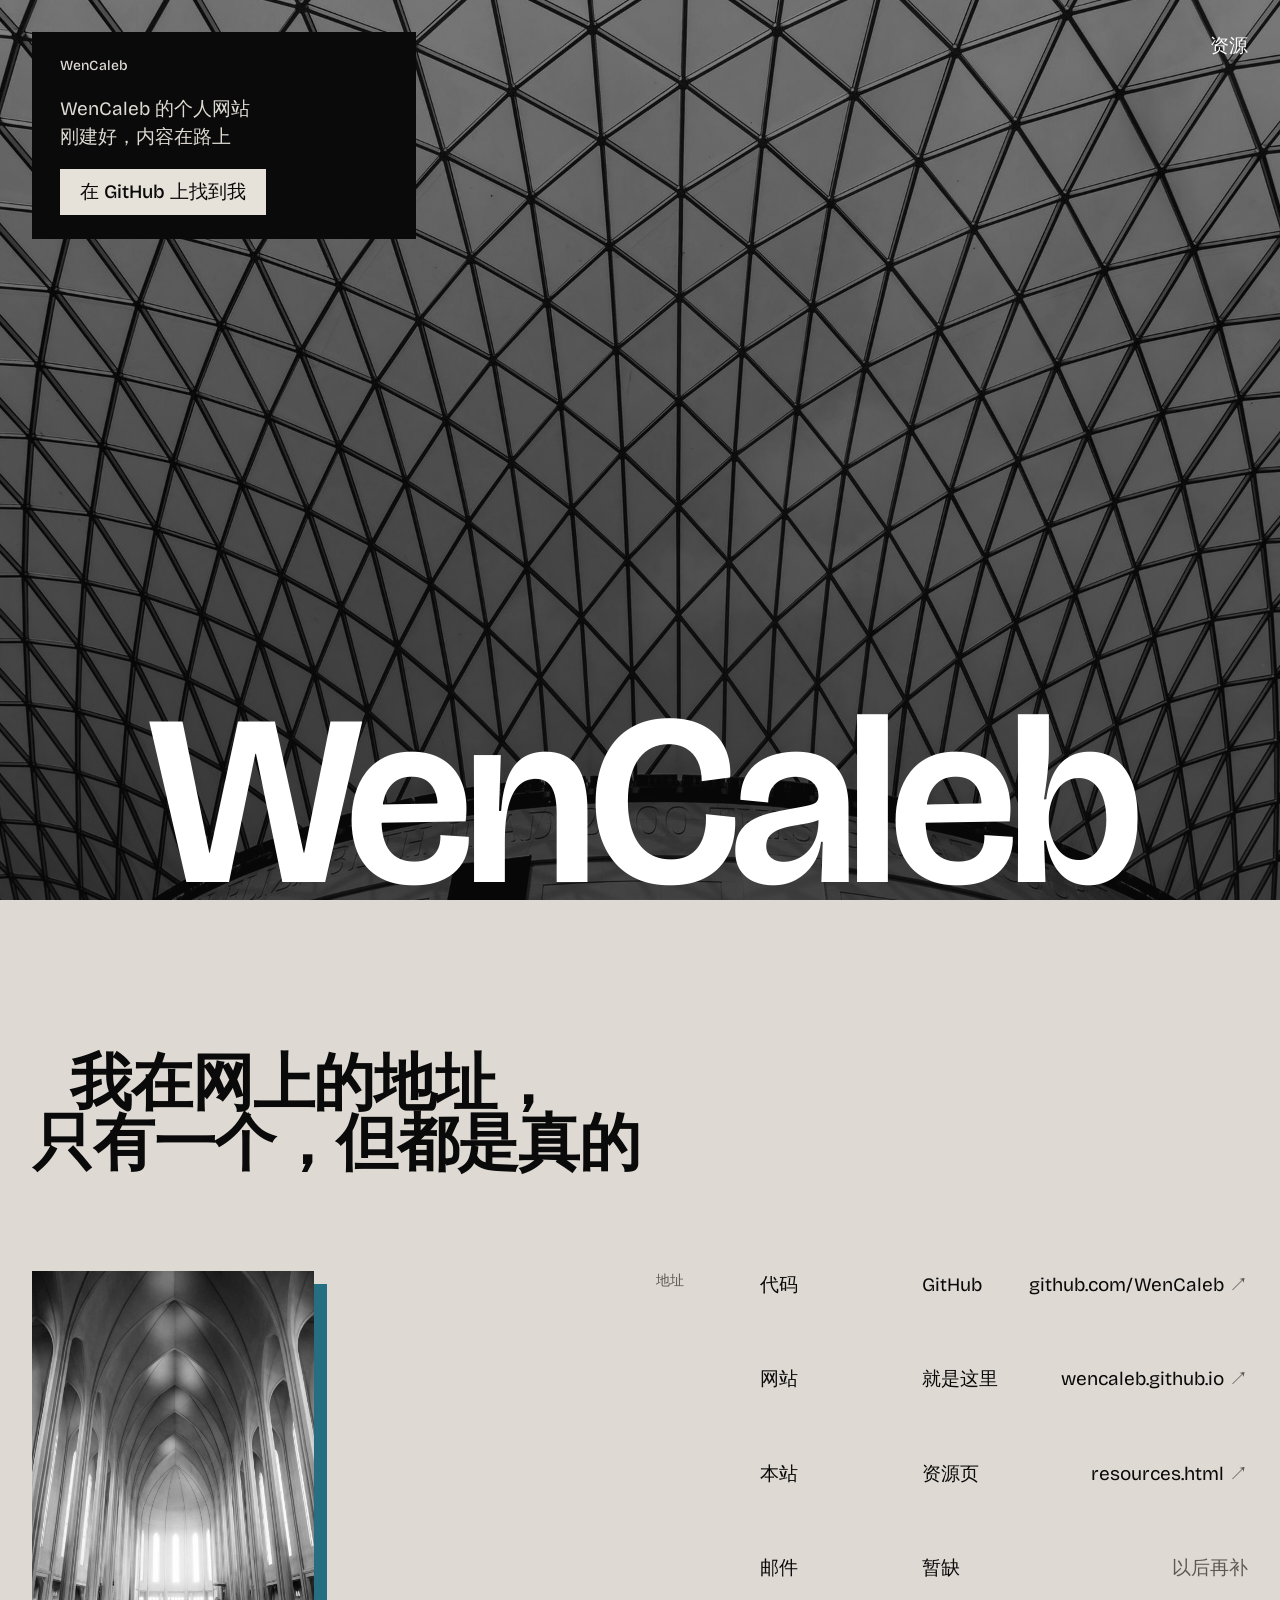
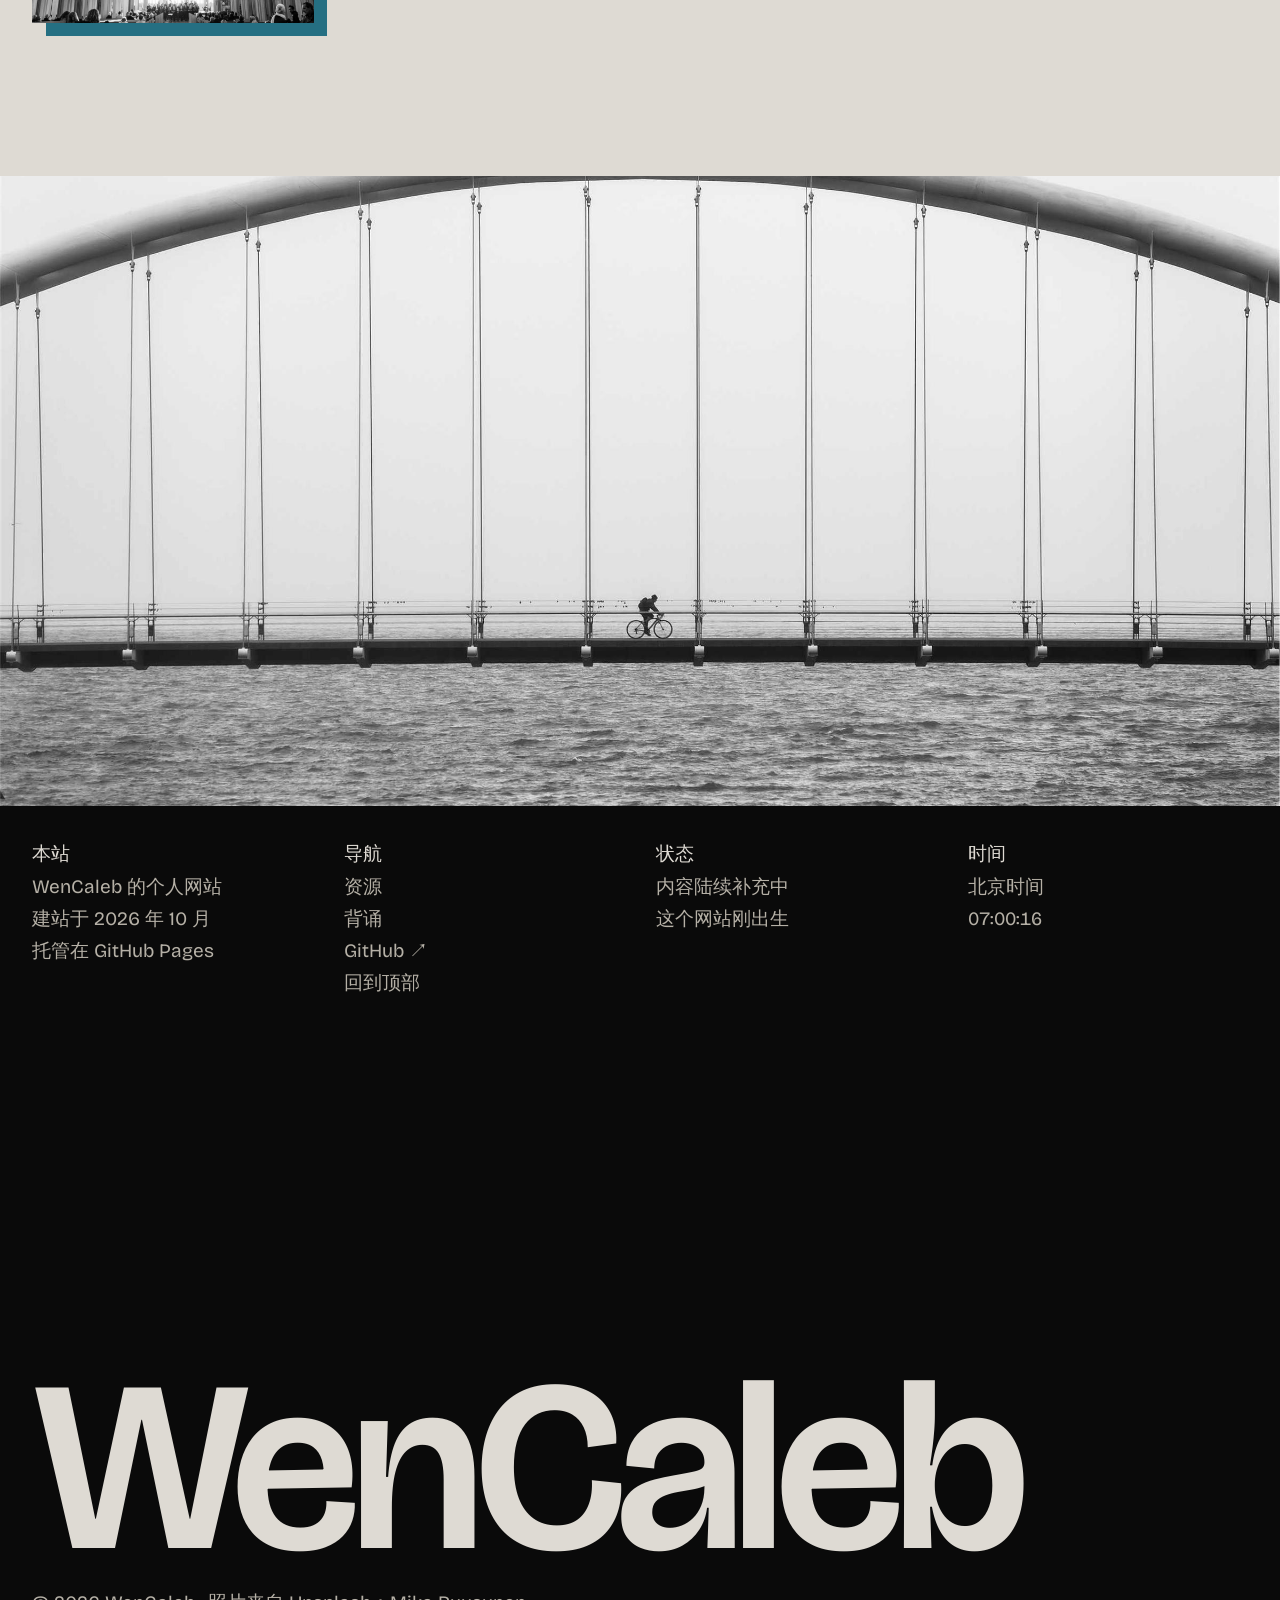
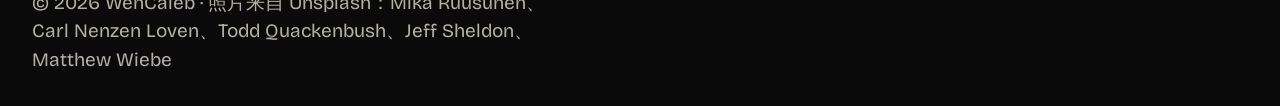
==== index.html @ 6f155d1c "Add recite section: scripture memorization list with build-time rendering (build.bat generates data." ====
<!DOCTYPE html>
<html lang="zh-CN">
<head>
  <meta charset="UTF-8">
  <meta name="viewport" content="width=device-width, initial-scale=1.0">
  <title>WenCaleb</title>
  <meta name="description" content="WenCaleb 的个人网站——刚建好，内容在路上。">
  <link rel="icon" href="data:image/svg+xml,%3Csvg xmlns='http://www.w3.org/2000/svg' viewBox='0 0 64 64'%3E%3Crect width='64' height='64' fill='%23dedad3'/%3E%3Ctext x='32' y='44' font-family='sans-serif' font-size='36' font-weight='600' text-anchor='middle' fill='%230a0a0a'%3EW%3C/text%3E%3C/svg%3E">
  <link rel="preconnect" href="https://fonts.googleapis.com">
  <link rel="preconnect" href="https://fonts.gstatic.com" crossorigin>
  <link href="https://fonts.googleapis.com/css2?family=Bricolage+Grotesque:wght@400;500;600&display=swap" rel="stylesheet">
  <style>
    :root {
      --bg: #dedad3;
      --surface: #d3cec6;
      --ink: #0a0a0a;
      --muted: #5c5852;
      --accent: #256f82;
      --accent-ink: #ffffff;
      --on-dark: #dedad3;
      --on-dark-muted: #b5b0a6;

      --font-display: "Bricolage Grotesque", -apple-system, BlinkMacSystemFont, "PingFang SC", "Noto Sans SC", "Microsoft YaHei", sans-serif;
      --font-text: "Bricolage Grotesque", -apple-system, BlinkMacSystemFont, "PingFang SC", "Noto Sans SC", "Microsoft YaHei", sans-serif;

      --step-small: clamp(0.8125rem, 0.79rem + 0.1vw, 0.875rem);
      --step-body: clamp(1.0625rem, 1rem + 0.25vw, 1.1875rem);
      --step-lead: clamp(1.25rem, 1.1rem + 0.7vw, 1.625rem);
      --step-head: clamp(2rem, 1.3rem + 3.2vw, 4rem);
      --step-display: clamp(9.375rem, 19vw, 18.125rem);

      --margin: 2rem;
      --gutter: 2rem;
      --section: clamp(5rem, 12vw, 13rem);
      --radius: 0px;

      --ease-out: cubic-bezier(0.22, 1, 0.36, 1);
      --t-press: 140ms;
      --t-hover: 180ms;
      --t-reveal: 750ms;
    }

    *, *::before, *::after { box-sizing: border-box; }
    html { -webkit-text-size-adjust: 100%; text-size-adjust: 100%; }
    body {
      margin: 0;
      background: var(--ink);
      color: var(--ink);
      font-family: var(--font-text);
      font-size: var(--step-body);
      line-height: 1.5;
      font-kerning: normal;
      -webkit-font-smoothing: antialiased;
      text-rendering: optimizeLegibility;
    }
    h1, h2, h3, p, figure, ul, li { margin: 0; }
    ul { padding: 0; list-style: none; }
    img { display: block; max-width: 100%; }
    a { color: inherit; }
    ::selection { background: var(--accent); color: var(--accent-ink); }
    :focus-visible { outline: 2px solid var(--accent); outline-offset: 3px; }
    .nums { font-variant-numeric: tabular-nums; }
    .sr-only { position: absolute; width: 1px; height: 1px; overflow: hidden; clip-path: inset(50%); white-space: nowrap; }

    .skip {
      position: absolute; left: 1rem; top: -4rem; z-index: 10;
      background: var(--bg); color: var(--ink);
      padding: 0.6rem 1rem; font-size: var(--step-body); text-decoration: none;
      transition: top var(--t-hover) var(--ease-out);
    }
    .skip:focus { top: 1rem; }

    /* ---------- hero ---------- */
    .hero {
      position: relative; z-index: 1;
      min-height: 100svh;
      display: flex; flex-direction: column; justify-content: space-between;
      color: #ffffff;
      overflow: hidden;
      background: var(--ink);
    }
    .hero-media { position: absolute; inset: 0; }
    .hero-img {
      position: absolute; inset: 0;
      width: 100%; height: 100%;
      object-fit: cover;
      filter: grayscale(1) contrast(1.05);
      opacity: 0;
      transition: opacity 1.6s ease;
    }
    .hero-img.is-active { opacity: 1; }
    .hero-scrim {
      position: absolute; inset: 0;
      background: linear-gradient(to top, rgba(10, 10, 10, 0.72) 0%, rgba(10, 10, 10, 0.5) 100%); /* taste-skill-ignore: neutral scrim over photo, the one sanctioned exception */
    }
    .hero-top { position: relative; padding: var(--margin); }
    .hero-nav {
      position: absolute; top: var(--margin); right: var(--margin);
      z-index: 2;
      display: flex; gap: 1.75rem;
      font-size: var(--step-body);
    }
    .hero-nav a { color: #ffffff; text-decoration: none; white-space: nowrap; }
    .hero-nav a:hover { text-decoration: underline; text-underline-offset: 0.25em; }
    .hero-card {
      display: grid;
      justify-items: start;
      gap: 1.15rem;
      background: var(--ink);
      color: var(--on-dark);
      padding: 1.5rem 1.75rem;
      max-width: min(24rem, 100%);
    }
    .hero-wordmark { font-size: var(--step-small); font-weight: 500; letter-spacing: 0.01em; }
    .hero-note {
      font-size: var(--step-body);
      line-height: 1.45;
      max-width: 20ch;
    }
    .hero-action {
      display: inline-flex; align-items: center;
      min-height: 2.9rem; padding: 0 1.25rem;
      background: #e6e2da; color: var(--ink);
      font-size: var(--step-body); font-weight: 500;
      text-decoration: none; white-space: nowrap;
      border-radius: var(--radius);
      transition: background-color var(--t-hover) ease, transform var(--t-press) var(--ease-out);
    }
    .hero-action:hover { background: #f2efe9; }
    .hero-action:active { transform: scale(0.97); }
    .hero-bottom { position: relative; padding: var(--margin); }
    .hero-name {
      font-family: var(--font-display);
      font-size: var(--step-display);
      font-weight: 600;
      line-height: 0.82;
      letter-spacing: -0.04em;
      text-align: center;
      white-space: nowrap;
      margin-bottom: -0.14em;
    }

    /* ---------- links section ---------- */
    .links {
      position: relative; z-index: 1;
      background: var(--bg);
      padding: var(--section) var(--margin);
    }
    .links-head {
      font-family: var(--font-display);
      font-size: var(--step-head);
      font-weight: 600;
      line-height: 0.98;
      letter-spacing: -0.02em;
      text-indent: 3vw;
    }
    .links-body {
      display: grid;
      grid-template-columns: repeat(12, minmax(0, 1fr));
      column-gap: var(--gutter);
      margin-top: 6rem;
    }
    .links-photo {
      grid-column: 1 / 5;
      grid-row: 1;
      align-self: end;
      position: relative;
      width: 22vw;
    }
    .links-photo .mat {
      position: absolute;
      top: 0.85rem; left: 0.85rem;
      width: 100%; height: 100%;
      background: var(--accent);
    }
    .links-photo img {
      position: relative;
      width: 100%; height: auto;
      filter: grayscale(1) contrast(1.05);
    }
    .links-naming {
      grid-column: 7 / 8;
      grid-row: 1;
      align-self: start;
      font-size: var(--step-small);
      color: var(--muted);
    }
    .links-table {
      grid-column: 8 / 13;
      grid-row: 1;
      display: grid;
      row-gap: 1.625rem;
    }
    .row {
      display: grid;
      grid-template-columns: 30% minmax(0, 1fr) auto;
      align-items: baseline;
      column-gap: 1rem;
      font-size: var(--step-body);
    }
    .row-value { text-align: right; text-decoration: none; white-space: nowrap; }
    .row-value .arrow { color: var(--muted); }
    a.row-value:hover { text-decoration: underline; text-underline-offset: 0.25em; }
    .row-value.is-muted { color: var(--muted); }

    /* ---------- photo band ---------- */
    .band {
      position: relative; z-index: 1;
      background: var(--bg);
      line-height: 0;
    }
    .band img {
      width: 100%;
      height: min(70svh, 52rem);
      object-fit: cover;
      object-position: center 60%;
      filter: grayscale(1) contrast(1.05);
    }

    /* ---------- footer ---------- */
    .footer {
      position: relative; z-index: 1;
      min-height: 100svh;
      background: var(--ink);
      color: var(--on-dark);
      display: grid;
      grid-template-rows: auto 1fr auto;
      padding: var(--margin);
    }
    .footer-cols {
      display: grid;
      grid-template-columns: repeat(4, minmax(0, 1fr));
      column-gap: 2rem;
      align-content: start;
    }
    .footer-cols li { font-size: var(--step-body); line-height: 1.7; }
    .footer-cols li + li { color: var(--on-dark-muted); }
    .footer-cols li.footer-cols-label { color: var(--on-dark); font-weight: 500; }
    .footer-cols a { text-decoration: none; }
    .footer-cols a:hover { text-decoration: underline; text-underline-offset: 0.25em; }
    .footer-clock { font-size: var(--step-body); }
    .footer-bottom { align-self: end; }
    .footer-wordmark {
      font-family: var(--font-display);
      font-size: clamp(4.5rem, 19vw, 18.75rem);
      font-weight: 600;
      line-height: 0.82;
      letter-spacing: -0.04em;
      white-space: nowrap;
      margin-bottom: 1.25rem;
    }
    .footer-legal {
      font-size: var(--step-body);
      color: var(--on-dark-muted);
      max-width: 44ch;
    }

    /* ---------- reveal motion ---------- */
    .js .reveal { opacity: 0; transform: translateY(24px); }
    .js .reveal.in {
      opacity: 1; transform: none;
      transition: opacity var(--t-reveal) var(--ease-out), transform var(--t-reveal) var(--ease-out);
    }
    .hero .reveal { transition-delay: 0ms; }
    .hero .hero-note.reveal { transition-delay: 90ms; }
    .hero .hero-action.reveal { transition-delay: 170ms; }
    .hero .hero-name.reveal { transition-delay: 250ms; }
    .links-body .reveal:nth-child(2) { transition-delay: 80ms; }
    .links-body .reveal:nth-child(3) { transition-delay: 150ms; }
    .links-body .reveal:nth-child(4) { transition-delay: 220ms; }
    .footer-cols .reveal:nth-child(2) { transition-delay: 80ms; }
    .footer-cols .reveal:nth-child(3) { transition-delay: 150ms; }
    .footer-cols .reveal:nth-child(4) { transition-delay: 220ms; }
    .footer-bottom .reveal:nth-child(2) { transition-delay: 120ms; }

    @media (prefers-reduced-motion: reduce) {
      .js .reveal { opacity: 1; transform: none; transition: none; }
      .hero-img { transition: none; }
      html { scroll-behavior: auto; }
    }

    /* ---------- phone ---------- */
    @media (max-width: 48em) {
      :root { --margin: 1.25rem; --gutter: 1.25rem; }
      .hero-name { font-size: 21vw; }
      .hero-card { padding: 1.25rem 1.4rem; gap: 1rem; margin-top: 3rem; }
      .hero-note { max-width: 16ch; }
      .hero-action { padding: 0 1rem; min-height: 2.6rem; }
      .links { padding-block: calc(var(--section) * 0.7); }
      .links-head { text-indent: 0; }
      .links-body { margin-top: 4rem; grid-template-columns: minmax(0, 1fr); row-gap: 3rem; }
      .links-photo { grid-column: 1; grid-row: 2; width: 60%; justify-self: end; }
      .links-naming { display: none; }
      .links-table { grid-column: 1; grid-row: 1; }
      .row { grid-template-columns: minmax(0, 1fr) auto; row-gap: 0.15rem; }
      .row-kind { grid-column: 1 / -1; }
      .row-place { grid-column: 1; }
      .row-value { grid-column: 2; }
      .band img { height: 56svh; }
      .footer-cols { grid-template-columns: repeat(2, minmax(0, 1fr)); row-gap: 2rem; }
      .footer-wordmark { font-size: 19vw; }
    }
  </style>
</head>
<body>
  <a class="skip" href="#links">跳到链接</a>

  <header class="hero" id="top">
    <div class="hero-media" aria-hidden="true">
      <img class="hero-img is-active" src="assets/hero-3.jpg" alt="">
      <img class="hero-img" src="assets/hero-1.jpg" alt="" loading="lazy">
      <img class="hero-img" src="assets/hero-2.jpg" alt="" loading="lazy">
    </div>
    <div class="hero-scrim" aria-hidden="true"></div>

    <nav class="hero-nav reveal" aria-label="站内导航">
      <a href="resources.html">资源</a>
    </nav>

    <div class="hero-top">
      <div class="hero-card">
        <span class="hero-wordmark reveal">WenCaleb</span>
        <p class="hero-note reveal">WenCaleb 的个人网站<br>刚建好，内容在路上</p>
        <a class="hero-action reveal" href="https://github.com/WenCaleb" target="_blank" rel="noopener">在 GitHub 上找到我</a>
      </div>
    </div>

    <div class="hero-bottom">
      <h1 class="hero-name reveal">WenCaleb</h1>
    </div>
  </header>

  <main>
    <section class="links" id="links">
      <h2 class="links-head reveal">我在网上的地址，<br>只有一个，但都是真的</h2>
      <div class="links-body">
        <figure class="links-photo reveal">
          <span class="mat" aria-hidden="true"></span>
          <img src="assets/insert-1.jpg" alt="一座教堂内部的拱顶与高窗" width="1000" height="1250" loading="lazy">
        </figure>
        <p class="links-naming reveal">地址</p>
        <ul class="links-table">
          <li class="row reveal">
            <span class="row-kind">代码</span>
            <span class="row-place">GitHub</span>
            <a class="row-value" href="https://github.com/WenCaleb" target="_blank" rel="noopener">github.com/WenCaleb<span class="arrow" aria-hidden="true"> ↗</span></a>
          </li>
          <li class="row reveal">
            <span class="row-kind">网站</span>
            <span class="row-place">就是这里</span>
            <a class="row-value" href="https://wencaleb.github.io">wencaleb.github.io<span class="arrow" aria-hidden="true"> ↗</span></a>
          </li>
          <li class="row reveal">
            <span class="row-kind">本站</span>
            <span class="row-place">资源页</span>
            <a class="row-value" href="resources.html">resources.html<span class="arrow" aria-hidden="true"> ↗</span></a>
          </li>
          <li class="row reveal">
            <span class="row-kind">邮件</span>
            <span class="row-place">暂缺</span>
            <span class="row-value is-muted">以后再补</span>
          </li>
        </ul>
      </div>
    </section>

    <section class="band" aria-hidden="true">
      <img src="assets/band-1.jpg" alt="" width="2400" height="1350" loading="lazy">
    </section>
  </main>

  <footer class="footer">
    <ul class="footer-cols">
      <li class="reveal">
        <ul>
          <li class="footer-cols-label">本站</li>
          <li>WenCaleb 的个人网站</li>
          <li>建站于 2026 年 10 月</li>
          <li>托管在 GitHub Pages</li>
        </ul>
      </li>
      <li class="reveal">
        <ul>
          <li class="footer-cols-label">导航</li>
          <li><a href="resources.html">资源</a></li>
          <li><a href="recite.html">背诵</a></li>
          <li><a href="https://github.com/WenCaleb" target="_blank" rel="noopener">GitHub<span aria-hidden="true"> ↗</span></a></li>
          <li><a href="#top">回到顶部</a></li>
        </ul>
      </li>
      <li class="reveal">
        <ul>
          <li class="footer-cols-label">状态</li>
          <li>内容陆续补充中</li>
          <li>这个网站刚出生</li>
        </ul>
      </li>
      <li class="reveal">
        <ul>
          <li class="footer-cols-label">时间</li>
          <li>北京时间</li>
          <li class="footer-clock nums" id="clock">--:--:--</li>
        </ul>
      </li>
    </ul>
    <div></div>
    <div class="footer-bottom">
      <p class="footer-wordmark reveal">WenCaleb</p>
      <p class="footer-legal reveal">© 2026 WenCaleb · 照片来自 Unsplash：Mika Ruusunen、Carl Nenzen Loven、Todd Quackenbush、Jeff Sheldon、Matthew Wiebe</p>
    </div>
  </footer>

  <script>
    document.documentElement.classList.add('js');

    (function () {
      var reduce = window.matchMedia('(prefers-reduced-motion: reduce)').matches;

      var imgs = Array.prototype.slice.call(document.querySelectorAll('.hero-img'));
      if (!reduce && imgs.length > 1) {
        var idx = 0;
        setInterval(function () {
          if (document.hidden) return;
          imgs[idx].classList.remove('is-active');
          idx = (idx + 1) % imgs.length;
          imgs[idx].classList.add('is-active');
        }, 5500);
      }

      if ('IntersectionObserver' in window && !reduce) {
        var io = new IntersectionObserver(function (entries) {
          entries.forEach(function (e) {
            if (e.isIntersecting) {
              e.target.classList.add('in');
              io.unobserve(e.target);
            }
          });
        }, { threshold: 0.12, rootMargin: '0px 0px -6% 0px' });
        document.querySelectorAll('.reveal').forEach(function (el) { io.observe(el); });
      } else {
        document.querySelectorAll('.reveal').forEach(function (el) { el.classList.add('in'); });
      }

      var clock = document.getElementById('clock');
      function tick() {
        try {
          clock.textContent = new Date().toLocaleTimeString('zh-CN', { hour12: false, timeZone: 'Asia/Shanghai' });
        } catch (err) {
          clock.textContent = new Date().toTimeString().slice(0, 8);
        }
      }
      tick();
      setInterval(tick, 1000);
    })();
  </script>
</body>
</html>
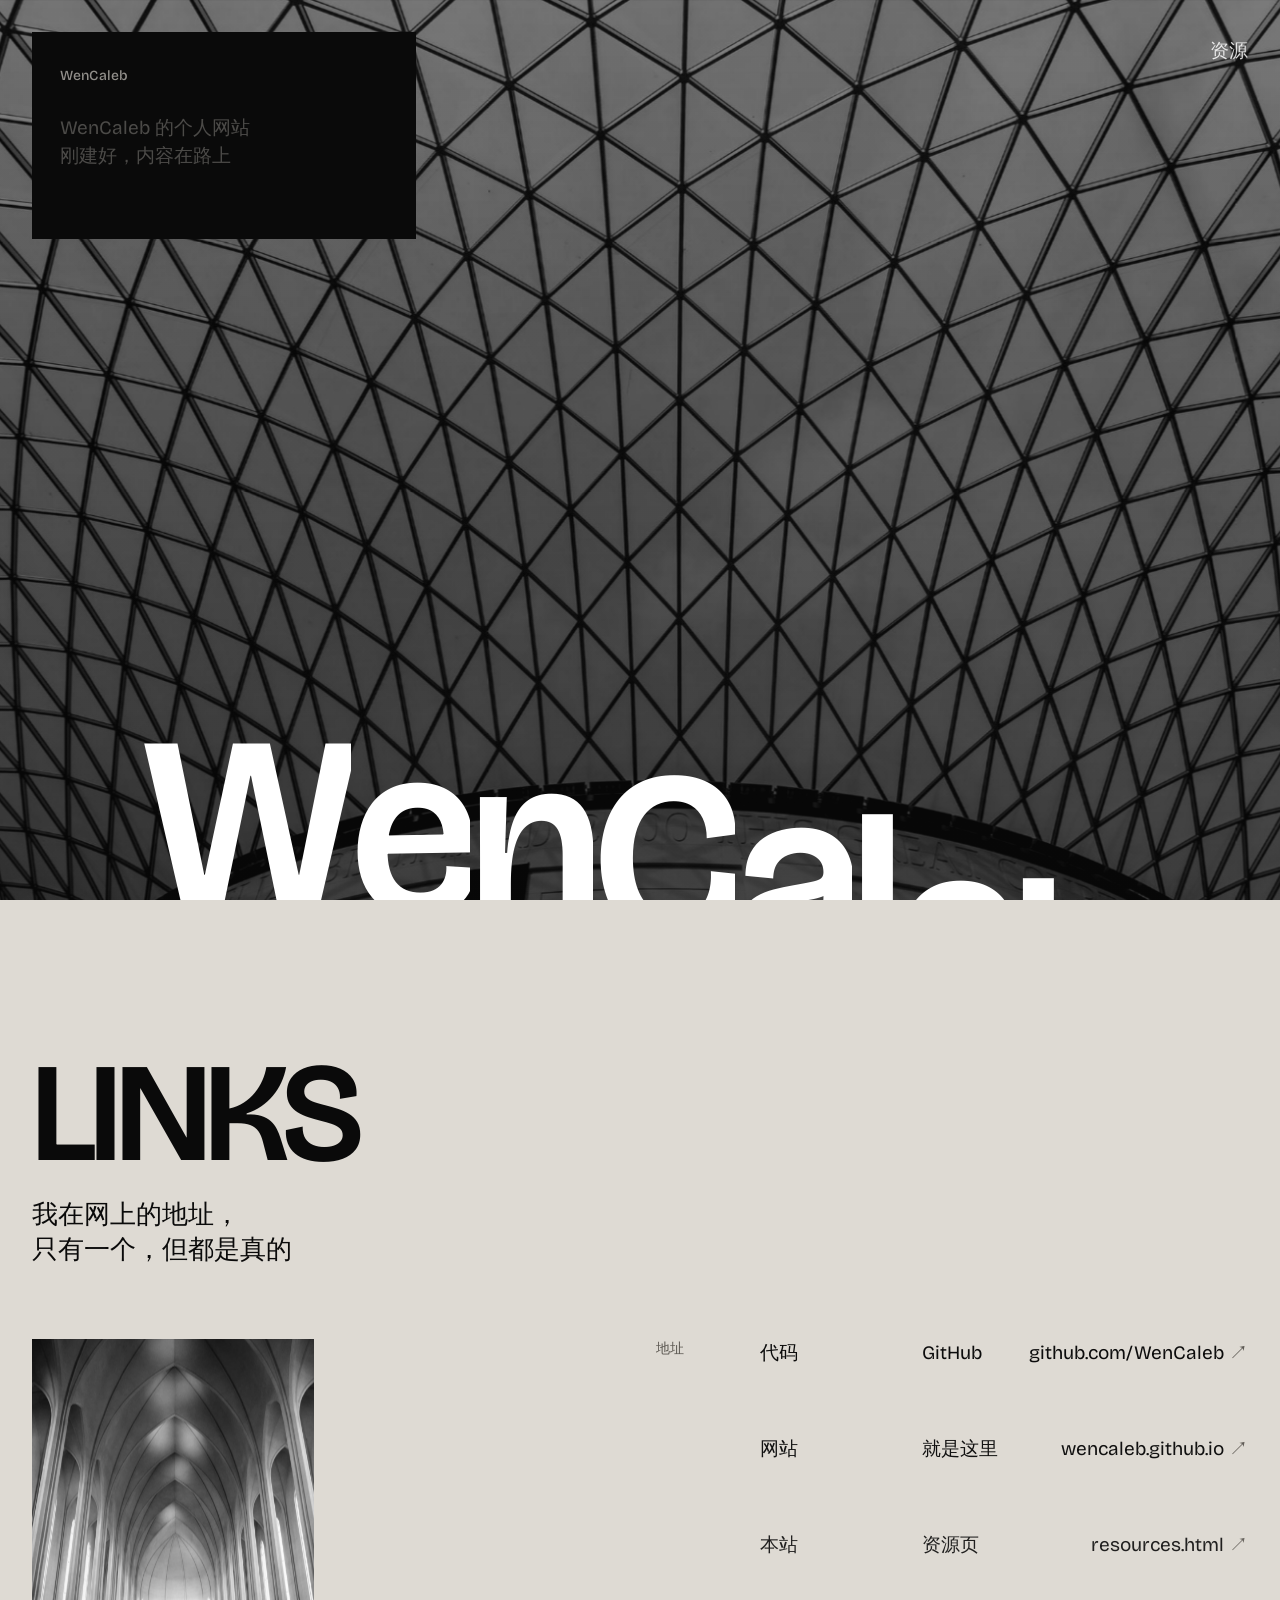
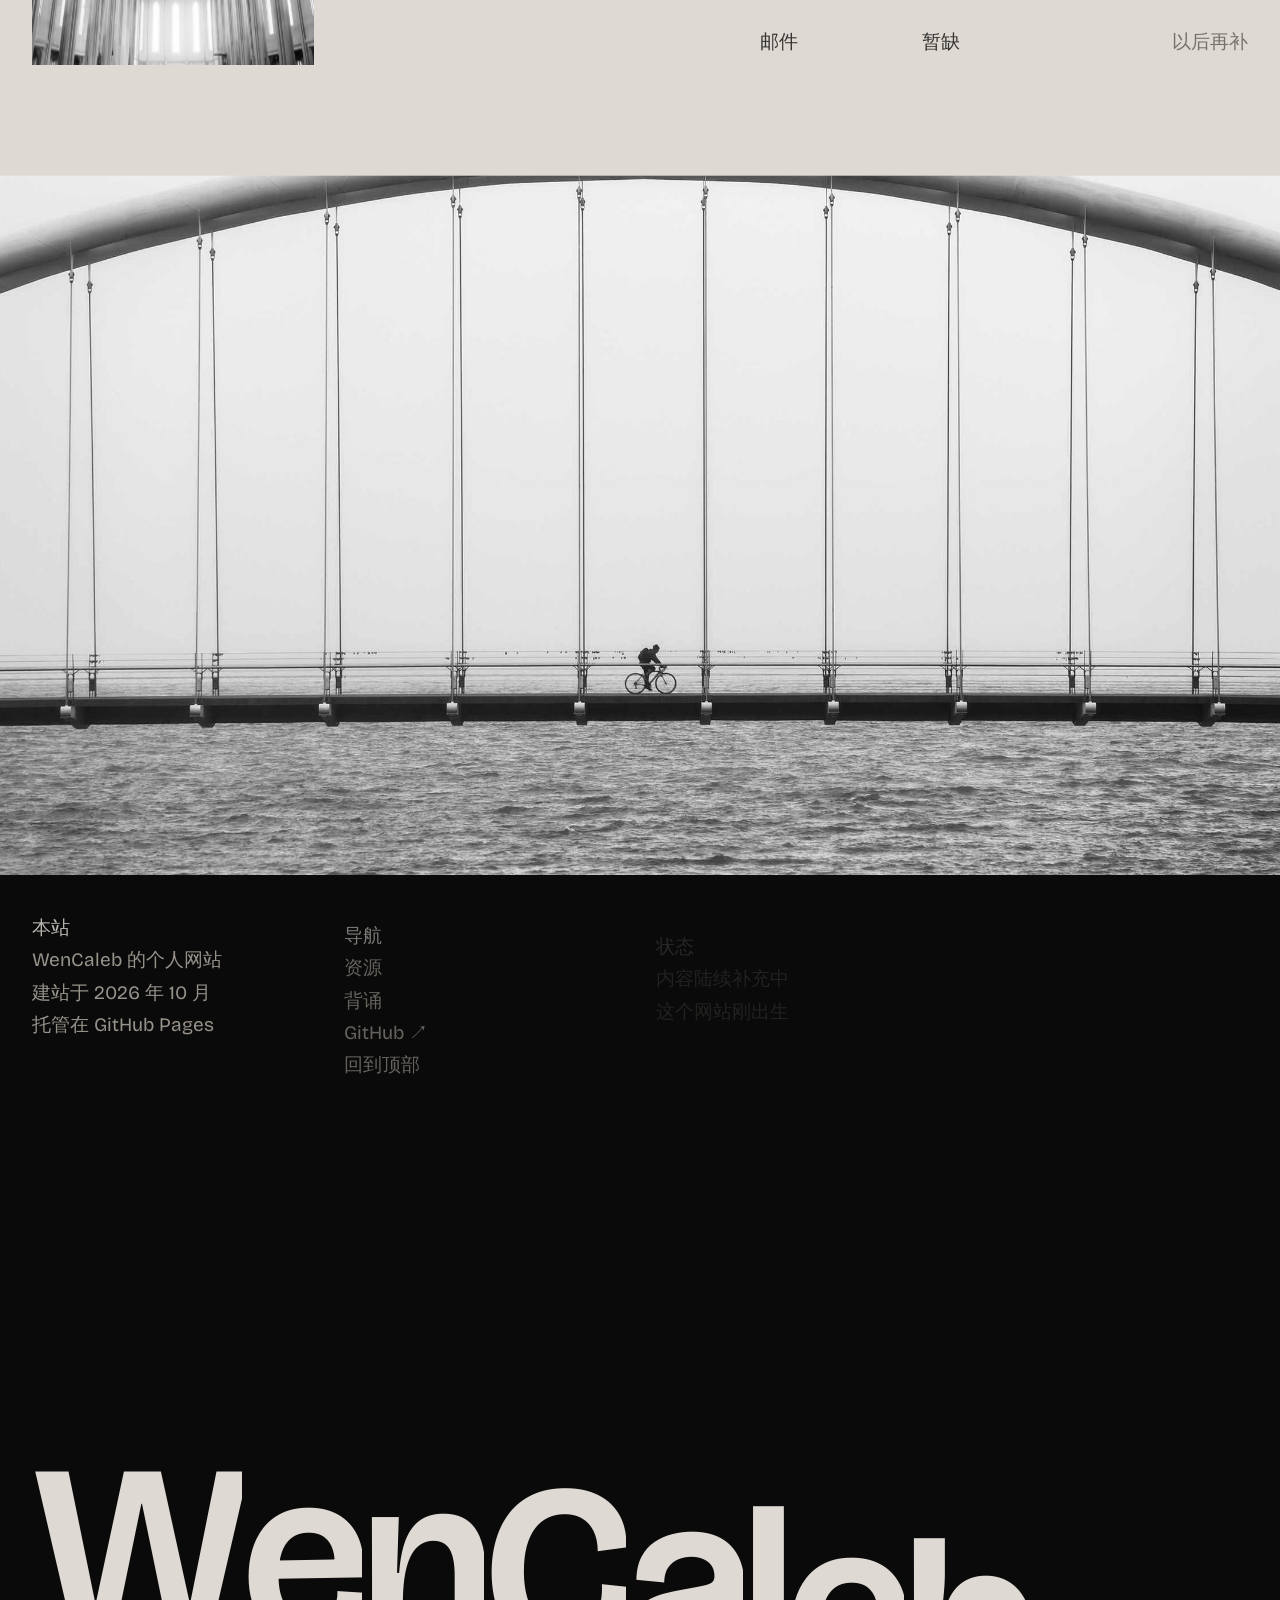
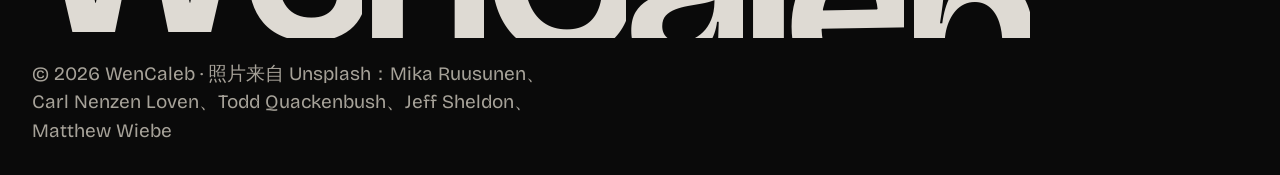
==== commit 27e36029: "Update recite content (auto build)" ====
--- a/index.html
+++ b/index.html
@@ -9,6 +9,16 @@
   <link rel="preconnect" href="https://fonts.googleapis.com">
   <link rel="preconnect" href="https://fonts.gstatic.com" crossorigin>
   <link href="https://fonts.googleapis.com/css2?family=Bricolage+Grotesque:wght@400;500;600&display=swap" rel="stylesheet">
+  <script>
+    /* .js：功能开关（随机按钮等）；.motion：动效开关（减少动态时不加，页面默认全可见） */
+    document.documentElement.classList.add('js');
+    if (!window.matchMedia('(prefers-reduced-motion: reduce)').matches) {
+      document.documentElement.classList.add('motion');
+    }
+  </script>
+  <script src="assets/vendor/gsap.min.js" defer></script>
+  <script src="assets/vendor/ScrollTrigger.min.js" defer></script>
+  <script src="assets/js/motion.js" defer></script>
   <style>
     :root {
       --bg: #dedad3;
@@ -146,19 +156,23 @@
       background: var(--bg);
       padding: var(--section) var(--margin);
     }
-    .links-head {
+    .sec-display {
       font-family: var(--font-display);
-      font-size: var(--step-head);
+      font-size: clamp(4rem, 11vw, 10rem);
       font-weight: 600;
-      line-height: 0.98;
-      letter-spacing: -0.02em;
-      text-indent: 3vw;
+      line-height: 0.85;
+      letter-spacing: -0.04em;
+    }
+    .links-sub {
+      margin-top: 1.5rem;
+      font-size: var(--step-lead);
+      line-height: 1.35;
     }
     .links-body {
       display: grid;
       grid-template-columns: repeat(12, minmax(0, 1fr));
       column-gap: var(--gutter);
-      margin-top: 6rem;
+      margin-top: 4.5rem;
     }
     .links-photo {
       grid-column: 1 / 5;
@@ -255,27 +269,43 @@
       max-width: 44ch;
     }
 
-    /* ---------- reveal motion ---------- */
-    .js .reveal { opacity: 0; transform: translateY(24px); }
-    .js .reveal.in {
-      opacity: 1; transform: none;
-      transition: opacity var(--t-reveal) var(--ease-out), transform var(--t-reveal) var(--ease-out);
-    }
-    .hero .reveal { transition-delay: 0ms; }
-    .hero .hero-note.reveal { transition-delay: 90ms; }
-    .hero .hero-action.reveal { transition-delay: 170ms; }
-    .hero .hero-name.reveal { transition-delay: 250ms; }
-    .links-body .reveal:nth-child(2) { transition-delay: 80ms; }
-    .links-body .reveal:nth-child(3) { transition-delay: 150ms; }
-    .links-body .reveal:nth-child(4) { transition-delay: 220ms; }
-    .footer-cols .reveal:nth-child(2) { transition-delay: 80ms; }
-    .footer-cols .reveal:nth-child(3) { transition-delay: 150ms; }
-    .footer-cols .reveal:nth-child(4) { transition-delay: 220ms; }
-    .footer-bottom .reveal:nth-child(2) { transition-delay: 120ms; }
+    /* ---------- motion（GSAP 接管；.motion 缺失时页面默认全可见） ---------- */
+    .preloader {
+      display: none;
+      position: fixed; inset: 0; z-index: 100;
+      background: var(--ink); color: var(--on-dark);
+      align-items: center; justify-content: center;
+    }
+    .motion .preloader { display: flex; }
+    @media (max-width: 48em) { .motion .preloader { display: none; } } /* 移动端跳过全屏预载层 */
+    .preloader-box { display: grid; justify-items: center; row-gap: 1.25rem; }
+    .preloader-mark {
+      font-family: var(--font-display);
+      font-size: clamp(1.375rem, 3vw, 2.25rem);
+      font-weight: 600; letter-spacing: -0.02em; line-height: 1;
+    }
+    .preloader-bar {
+      display: block; width: min(14rem, 56vw); height: 2px;
+      background: rgba(222, 218, 211, 0.18); overflow: hidden;
+    }
+    .preloader-fill {
+      display: block; width: 100%; height: 100%;
+      background: var(--on-dark); transform: scaleX(0); transform-origin: left;
+    }
+
+    .motion .reveal { opacity: 0; transform: translateY(28px); }
+    .char-wrap { display: inline-block; overflow: hidden; vertical-align: bottom; }
+    .motion .char { display: inline-block; transform: translateY(115%); }
+    .line-mask { display: block; overflow: hidden; }
+    .motion .line { display: block; transform: translateY(115%); }
+    .motion .img-reveal { clip-path: inset(0 0 100% 0); }
+
+    /* 降级：GSAP 失败 / 脚本未启动 → 一切可见 */
+    .motion-off .reveal, .motion-off .char, .motion-off .line { opacity: 1 !important; transform: none !important; }
+    .motion-off .img-reveal { clip-path: none !important; }
+    .motion-off .preloader { display: none !important; }
 
     @media (prefers-reduced-motion: reduce) {
-      .js .reveal { opacity: 1; transform: none; transition: none; }
-      .hero-img { transition: none; }
       html { scroll-behavior: auto; }
     }
 
@@ -287,7 +317,7 @@
       .hero-note { max-width: 16ch; }
       .hero-action { padding: 0 1rem; min-height: 2.6rem; }
       .links { padding-block: calc(var(--section) * 0.7); }
-      .links-head { text-indent: 0; }
+      .sec-display { font-size: clamp(3.25rem, 16vw, 6rem); }
       .links-body { margin-top: 4rem; grid-template-columns: minmax(0, 1fr); row-gap: 3rem; }
       .links-photo { grid-column: 1; grid-row: 2; width: 60%; justify-self: end; }
       .links-naming { display: none; }
@@ -305,6 +335,13 @@
 <body>
   <a class="skip" href="#links">跳到链接</a>
 
+  <div class="preloader" aria-hidden="true">
+    <div class="preloader-box">
+      <span class="preloader-mark">WenCaleb</span>
+      <span class="preloader-bar"><span class="preloader-fill"></span></span>
+    </div>
+  </div>
+
   <header class="hero" id="top">
     <div class="hero-media" aria-hidden="true">
       <img class="hero-img is-active" src="assets/hero-3.jpg" alt="">
@@ -326,15 +363,16 @@
     </div>
 
     <div class="hero-bottom">
-      <h1 class="hero-name reveal">WenCaleb</h1>
+      <h1 class="hero-name" data-motion="chars">WenCaleb</h1>
     </div>
   </header>
 
   <main>
     <section class="links" id="links">
-      <h2 class="links-head reveal">我在网上的地址，<br>只有一个，但都是真的</h2>
+      <h2 class="sec-display"><span class="line-mask"><span class="line">LINKS</span></span></h2>
+      <p class="links-sub reveal">我在网上的地址，<br>只有一个，但都是真的</p>
       <div class="links-body">
-        <figure class="links-photo reveal">
+        <figure class="links-photo img-reveal">
           <span class="mat" aria-hidden="true"></span>
           <img src="assets/insert-1.jpg" alt="一座教堂内部的拱顶与高窗" width="1000" height="1250" loading="lazy">
         </figure>
@@ -365,7 +403,7 @@
     </section>
 
     <section class="band" aria-hidden="true">
-      <img src="assets/band-1.jpg" alt="" width="2400" height="1350" loading="lazy">
+      <img src="assets/band-1.jpg" alt="" width="2400" height="1350" loading="lazy" data-parallax>
     </section>
   </main>
 
@@ -405,42 +443,14 @@
     </ul>
     <div></div>
     <div class="footer-bottom">
-      <p class="footer-wordmark reveal">WenCaleb</p>
+      <p class="footer-wordmark" data-motion="chars">WenCaleb</p>
       <p class="footer-legal reveal">© 2026 WenCaleb · 照片来自 Unsplash：Mika Ruusunen、Carl Nenzen Loven、Todd Quackenbush、Jeff Sheldon、Matthew Wiebe</p>
     </div>
   </footer>
 
   <script>
-    document.documentElement.classList.add('js');
-
     (function () {
-      var reduce = window.matchMedia('(prefers-reduced-motion: reduce)').matches;
-
-      var imgs = Array.prototype.slice.call(document.querySelectorAll('.hero-img'));
-      if (!reduce && imgs.length > 1) {
-        var idx = 0;
-        setInterval(function () {
-          if (document.hidden) return;
-          imgs[idx].classList.remove('is-active');
-          idx = (idx + 1) % imgs.length;
-          imgs[idx].classList.add('is-active');
-        }, 5500);
-      }
-
-      if ('IntersectionObserver' in window && !reduce) {
-        var io = new IntersectionObserver(function (entries) {
-          entries.forEach(function (e) {
-            if (e.isIntersecting) {
-              e.target.classList.add('in');
-              io.unobserve(e.target);
-            }
-          });
-        }, { threshold: 0.12, rootMargin: '0px 0px -6% 0px' });
-        document.querySelectorAll('.reveal').forEach(function (el) { io.observe(el); });
-      } else {
-        document.querySelectorAll('.reveal').forEach(function (el) { el.classList.add('in'); });
-      }
-
+      /* —— footer 时钟（动效归 assets/js/motion.js 管，这里只管时间） —— */
       var clock = document.getElementById('clock');
       function tick() {
         try {
@@ -453,5 +463,14 @@
       setInterval(tick, 1000);
     })();
   </script>
+
+  <!-- 兜底：动效脚本没启动时，强制显示全部内容 -->
+  <script>
+    window.addEventListener('load', function () {
+      setTimeout(function () {
+        if (!window.__motionStarted) document.documentElement.classList.add('motion-off');
+      }, 1200);
+    });
+  </script>
 </body>
 </html>
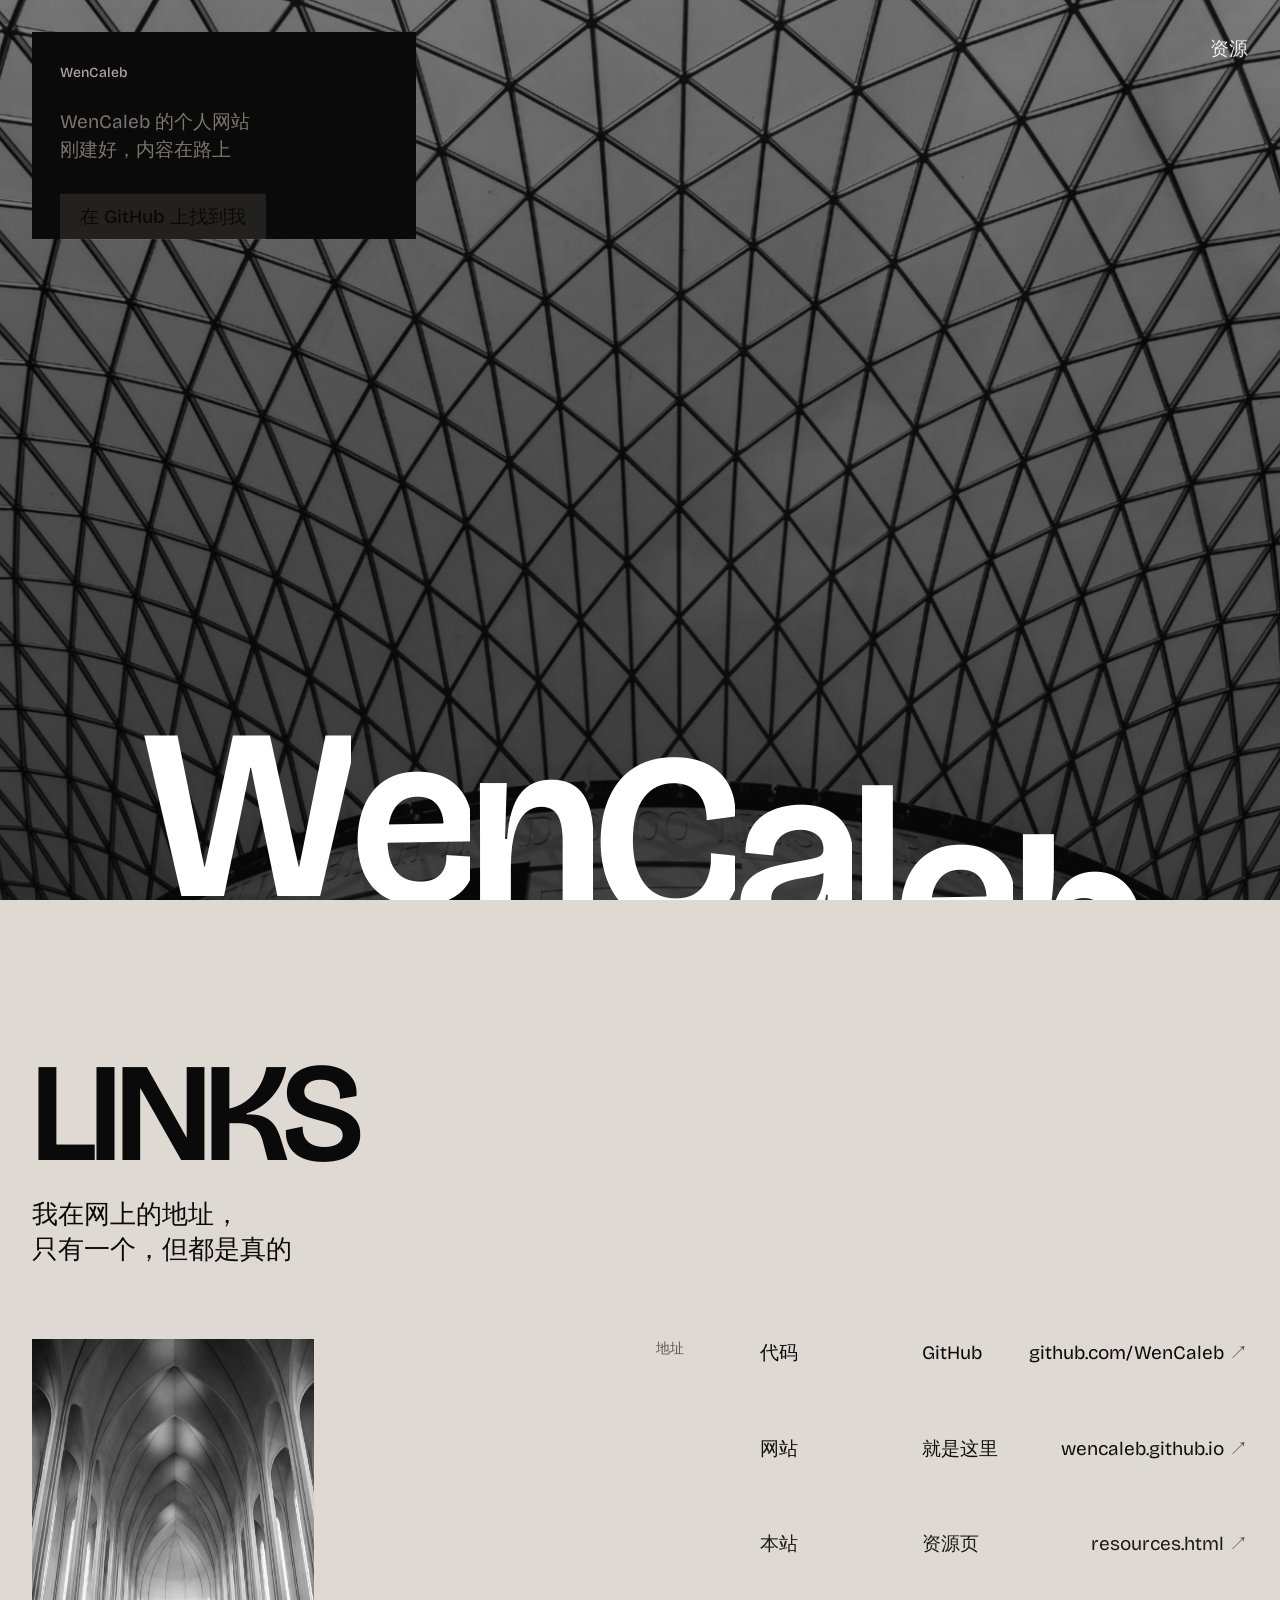
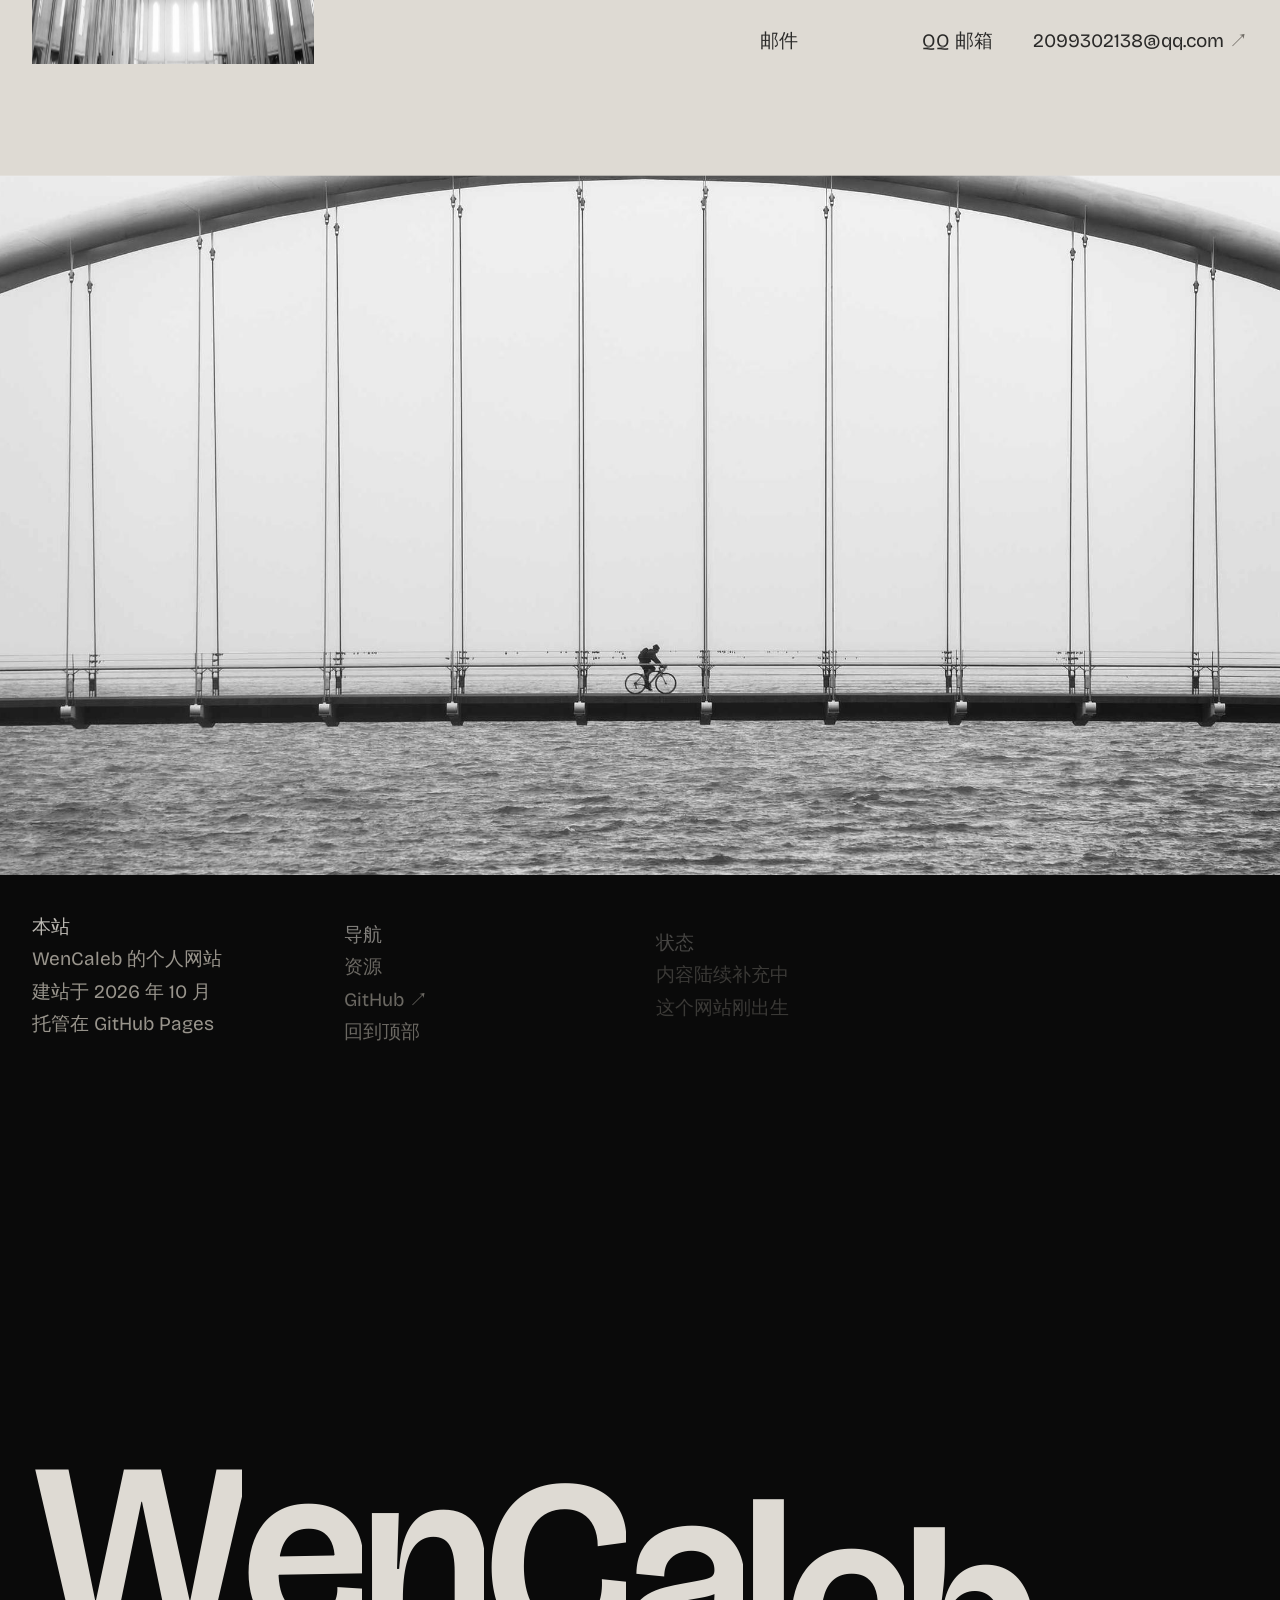
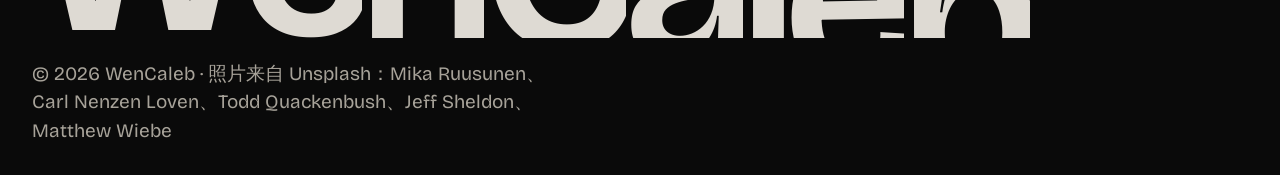
==== commit 0c6360ec: "Update recite content (auto build)" ====
--- a/index.html
+++ b/index.html
@@ -395,8 +395,8 @@
           </li>
           <li class="row reveal">
             <span class="row-kind">邮件</span>
-            <span class="row-place">暂缺</span>
-            <span class="row-value is-muted">以后再补</span>
+            <span class="row-place">QQ 邮箱</span>
+            <a class="row-value" href="mailto:2099302138@qq.com">2099302138@qq.com<span class="arrow" aria-hidden="true"> ↗</span></a>
           </li>
         </ul>
       </div>
@@ -421,7 +421,6 @@
         <ul>
           <li class="footer-cols-label">导航</li>
           <li><a href="resources.html">资源</a></li>
-          <li><a href="recite.html">背诵</a></li>
           <li><a href="https://github.com/WenCaleb" target="_blank" rel="noopener">GitHub<span aria-hidden="true"> ↗</span></a></li>
           <li><a href="#top">回到顶部</a></li>
         </ul>
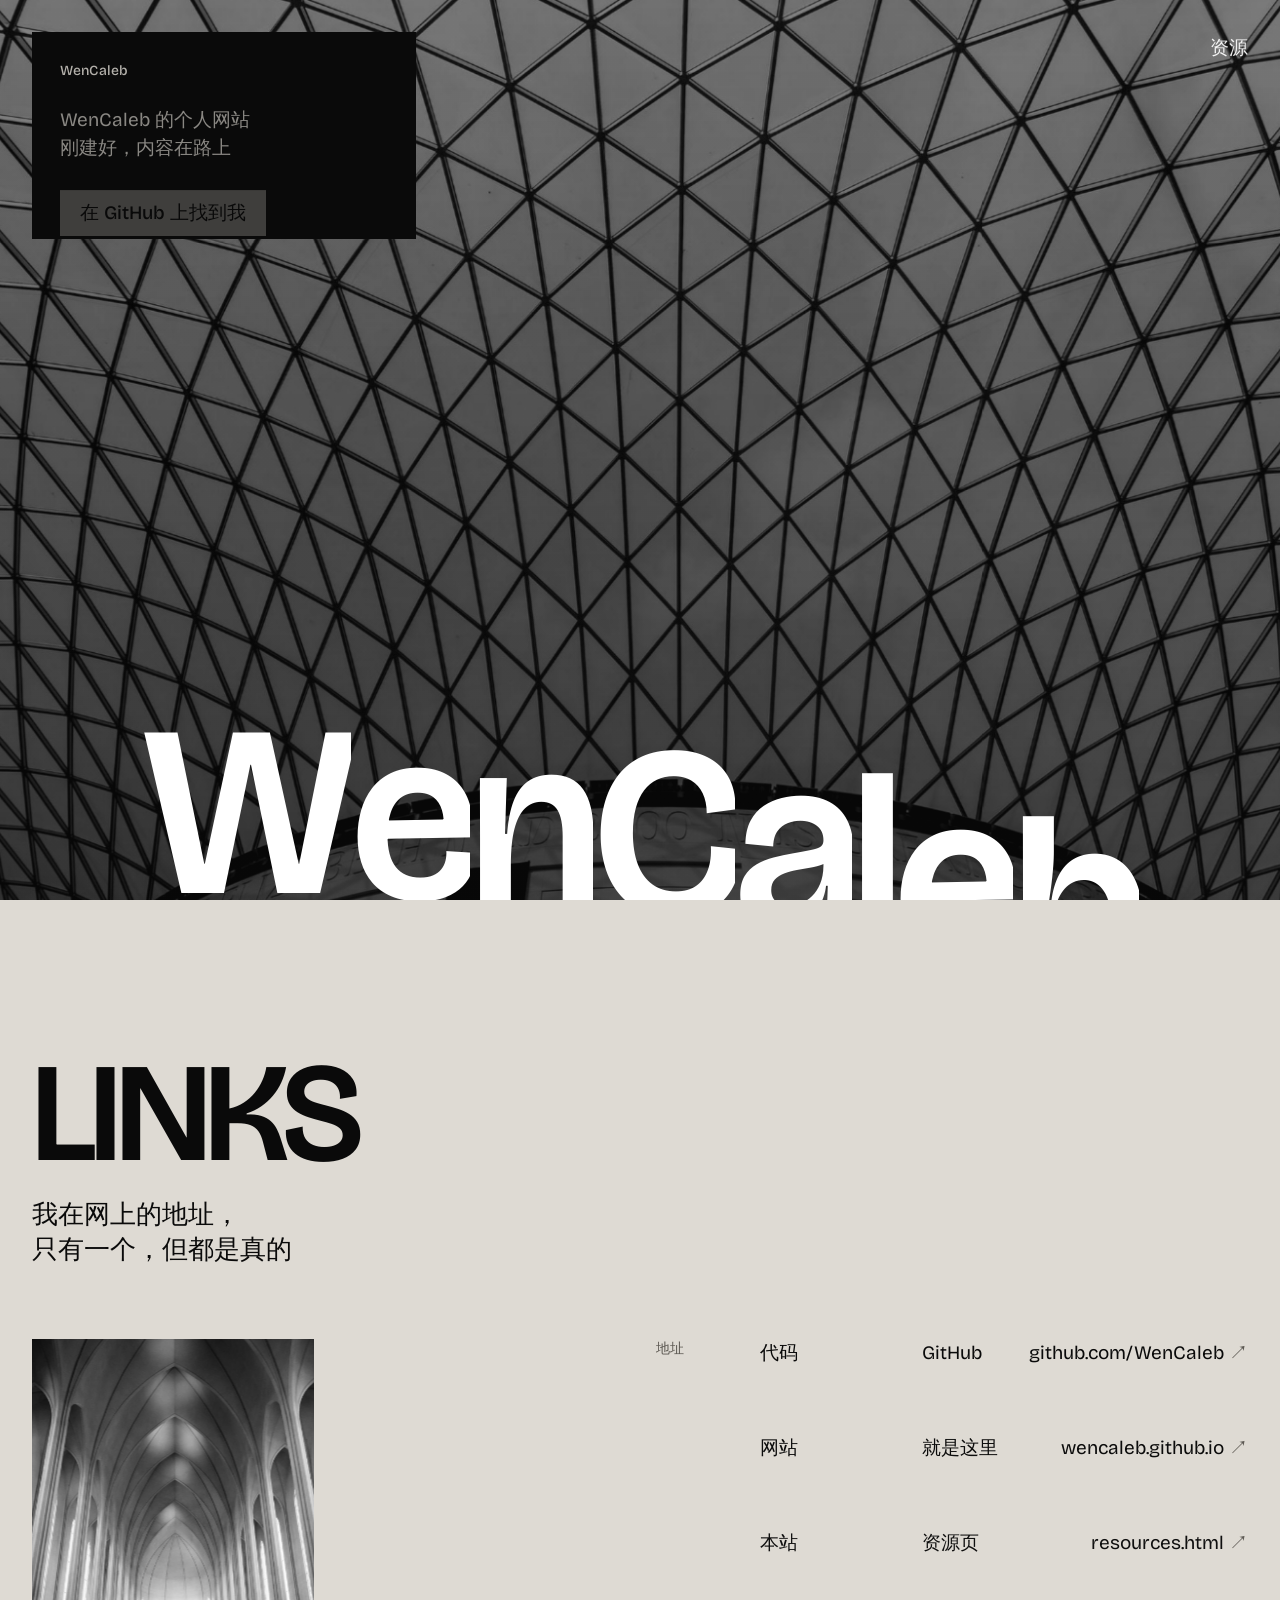
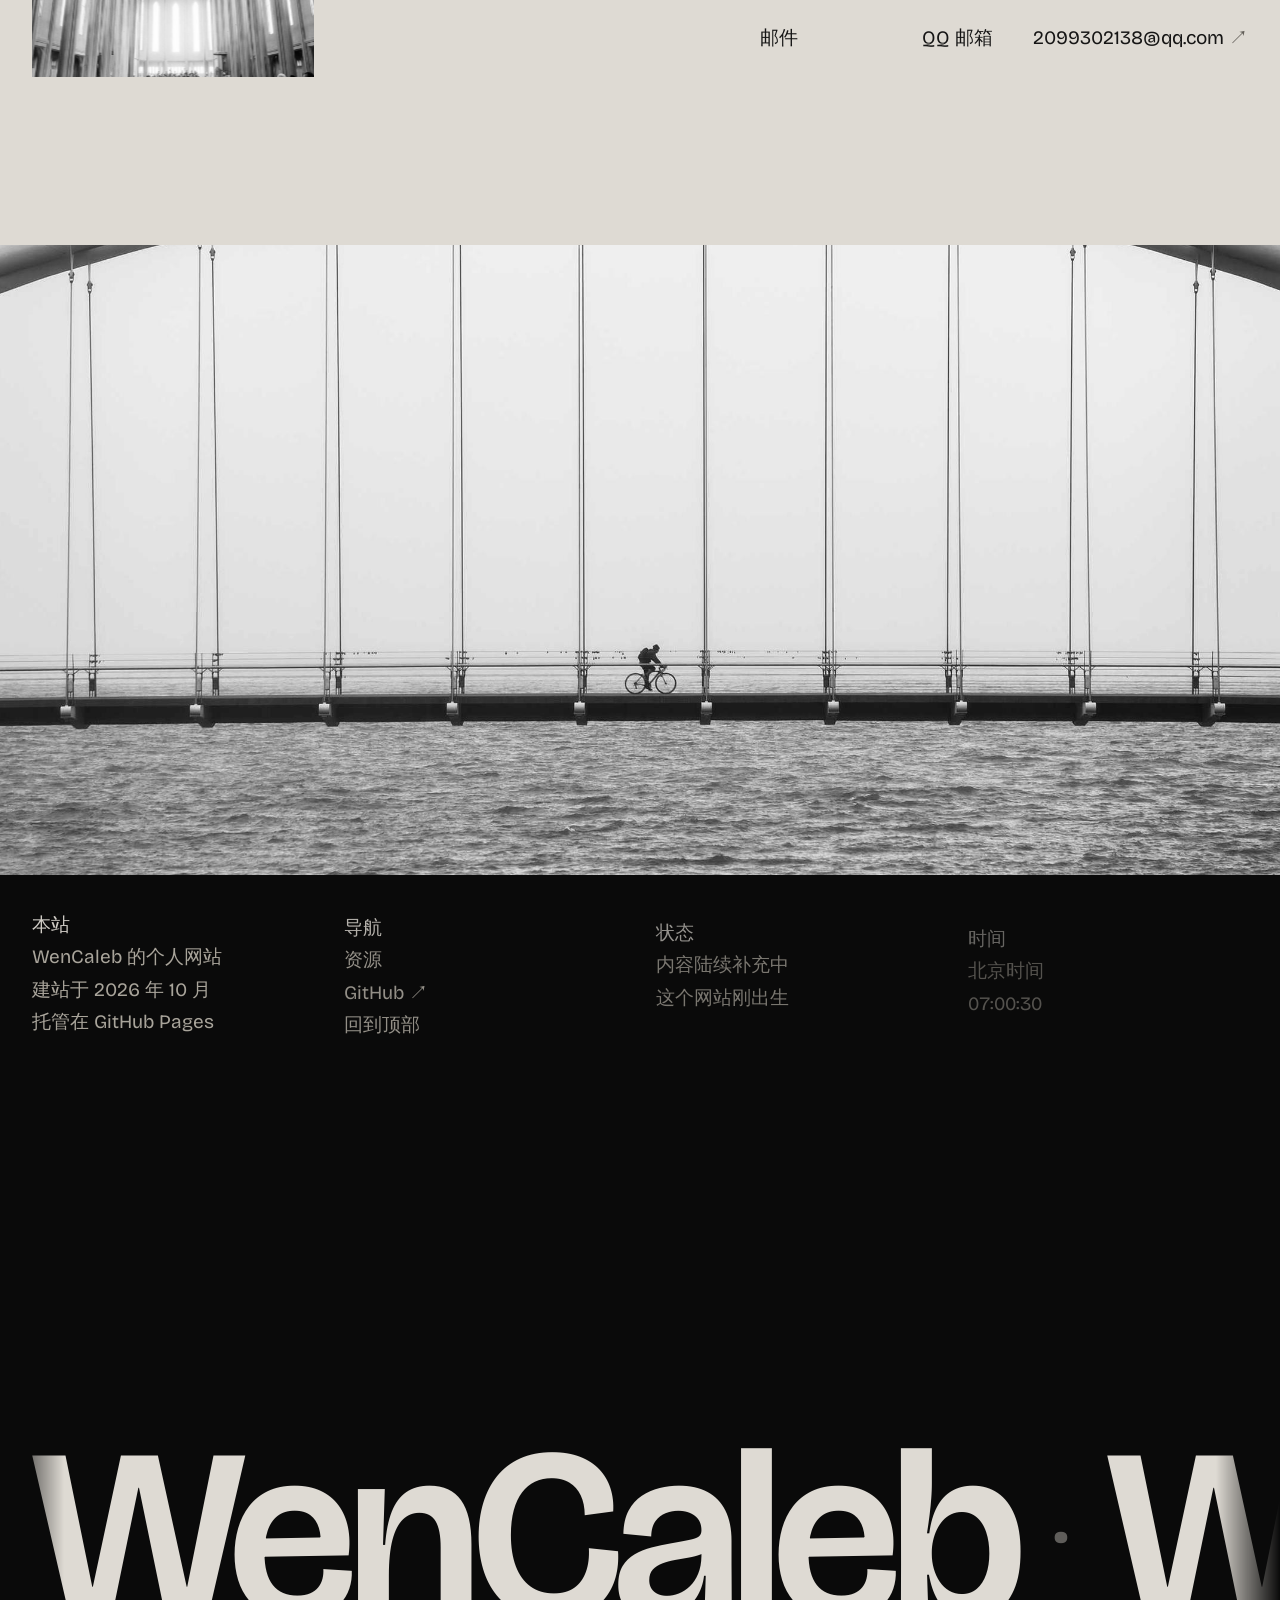
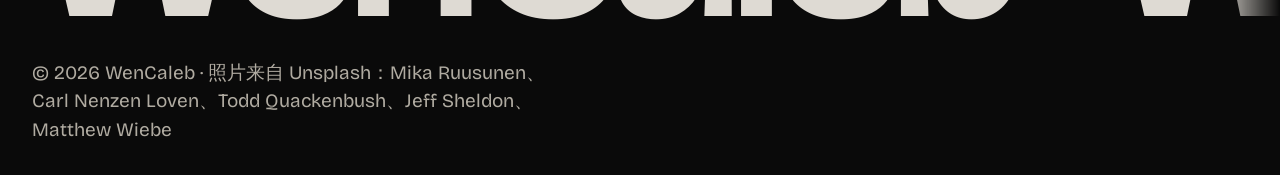
==== commit 421ce6a2: "Update recite content (auto build)" ====
--- a/index.html
+++ b/index.html
@@ -9,6 +9,7 @@
   <link rel="preconnect" href="https://fonts.googleapis.com">
   <link rel="preconnect" href="https://fonts.gstatic.com" crossorigin>
   <link href="https://fonts.googleapis.com/css2?family=Bricolage+Grotesque:wght@400;500;600&display=swap" rel="stylesheet">
+  <link rel="stylesheet" href="assets/css/site-ui.css">
   <script>
     /* .js：功能开关（随机按钮等）；.motion：动效开关（减少动态时不加，页面默认全可见） */
     document.documentElement.classList.add('js');
@@ -18,6 +19,7 @@
   </script>
   <script src="assets/vendor/gsap.min.js" defer></script>
   <script src="assets/vendor/ScrollTrigger.min.js" defer></script>
+  <script src="assets/vendor/lenis.min.js" defer></script>
   <script src="assets/js/motion.js" defer></script>
   <style>
     :root {
@@ -442,7 +444,16 @@
     </ul>
     <div></div>
     <div class="footer-bottom">
-      <p class="footer-wordmark" data-motion="chars">WenCaleb</p>
+      <div class="marquee" aria-hidden="true">
+        <div class="marquee-track">
+          <div class="marquee-group">
+            <span class="marquee-item">WenCaleb</span><span class="marquee-dot">·</span><span class="marquee-item">WenCaleb</span><span class="marquee-dot">·</span><span class="marquee-item">WenCaleb</span><span class="marquee-dot">·</span>
+          </div>
+          <div class="marquee-group">
+            <span class="marquee-item">WenCaleb</span><span class="marquee-dot">·</span><span class="marquee-item">WenCaleb</span><span class="marquee-dot">·</span><span class="marquee-item">WenCaleb</span><span class="marquee-dot">·</span>
+          </div>
+        </div>
+      </div>
       <p class="footer-legal reveal">© 2026 WenCaleb · 照片来自 Unsplash：Mika Ruusunen、Carl Nenzen Loven、Todd Quackenbush、Jeff Sheldon、Matthew Wiebe</p>
     </div>
   </footer>
--- a/assets/css/site-ui.css
+++ b/assets/css/site-ui.css
@@ -0,0 +1,94 @@
+/* ============================================================
+   site-ui.css —— 全站共用的「交互层」样式
+   1) Lenis 平滑滚动所需的基础样式
+   2) 页脚 WenCaleb 无限横移跑马灯
+   只新增独立类名，与各页内联 <style> 不冲突。
+   ============================================================ */
+
+/* ---------- 1. Lenis 平滑滚动 ---------- */
+html.lenis,
+html.lenis body { height: auto; }
+
+.lenis.lenis-smooth { scroll-behavior: auto !important; }
+.lenis.lenis-smooth [data-lenis-prevent] { overscroll-behavior: contain; }
+.lenis.lenis-stopped { overflow: hidden; }
+.lenis.lenis-smooth iframe { pointer-events: none; }
+
+/* ---------- 2. 页脚跑马灯 ---------- */
+
+/* 视差横幅图会被轻微放大（scale 1.12），容器需裁切，否则两侧溢出产生横向滚动条 */
+.band { overflow: hidden; }
+
+/* 页脚是单列 grid，超宽的轨道会参与 max-content 计算把列撑破；
+   强制列宽为 minmax(0, 1fr)，并允许页脚底部收缩，超宽部分交给 .marquee 裁切 */
+.footer { grid-template-columns: minmax(0, 1fr); }
+.footer-bottom { min-width: 0; }
+
+.marquee {
+  --marquee-duration: 26s;
+  position: relative;
+  min-width: 0;
+  overflow: hidden;
+  /* 抵消页脚内边距，做出满幅出血的「无限」感 */
+  margin-inline: calc(var(--margin, 2rem) * -1);
+  margin-bottom: 1.25rem;
+  padding-block: 0.04em;
+  /* 两端轻微渐隐，进出更自然 */
+  -webkit-mask-image: linear-gradient(to right, transparent 0, #000 5%, #000 95%, transparent 100%);
+          mask-image: linear-gradient(to right, transparent 0, #000 5%, #000 95%, transparent 100%);
+}
+
+.marquee-track {
+  display: flex;
+  width: max-content;
+  will-change: transform;
+  animation: marquee-x var(--marquee-duration) linear infinite;
+}
+
+.marquee-group {
+  display: flex;
+  flex: none;
+  align-items: baseline;
+}
+
+.marquee-item {
+  font-family: var(--font-display, -apple-system, BlinkMacSystemFont, "PingFang SC", sans-serif);
+  font-size: clamp(4.5rem, 19vw, 18.75rem);
+  font-weight: 600;
+  line-height: 0.82;
+  letter-spacing: -0.04em;
+  white-space: nowrap;
+  padding-inline: 0.12em;
+}
+
+.marquee-dot {
+  font-family: var(--font-display, -apple-system, BlinkMacSystemFont, "PingFang SC", sans-serif);
+  font-size: clamp(2rem, 8vw, 8rem);
+  font-weight: 400;
+  line-height: 1;
+  align-self: center;
+  opacity: 0.4;
+  padding-inline: 0.06em;
+}
+
+@keyframes marquee-x {
+  from { transform: translate3d(0, 0, 0); }
+  to   { transform: translate3d(-50%, 0, 0); }
+}
+
+/* 桌面端悬停减速（暂停），移动端不触发 */
+@media (hover: hover) and (pointer: fine) {
+  .marquee:hover .marquee-track { animation-play-state: paused; }
+}
+
+/* 手机：字号收一档 */
+@media (max-width: 48em) {
+  .marquee { margin-bottom: 1rem; }
+  .marquee-item { font-size: 19vw; }
+  .marquee-dot { font-size: 10vw; }
+}
+
+/* 减少动态：完全静止，作为静态大字展示 */
+@media (prefers-reduced-motion: reduce) {
+  .marquee-track { animation: none; }
+}
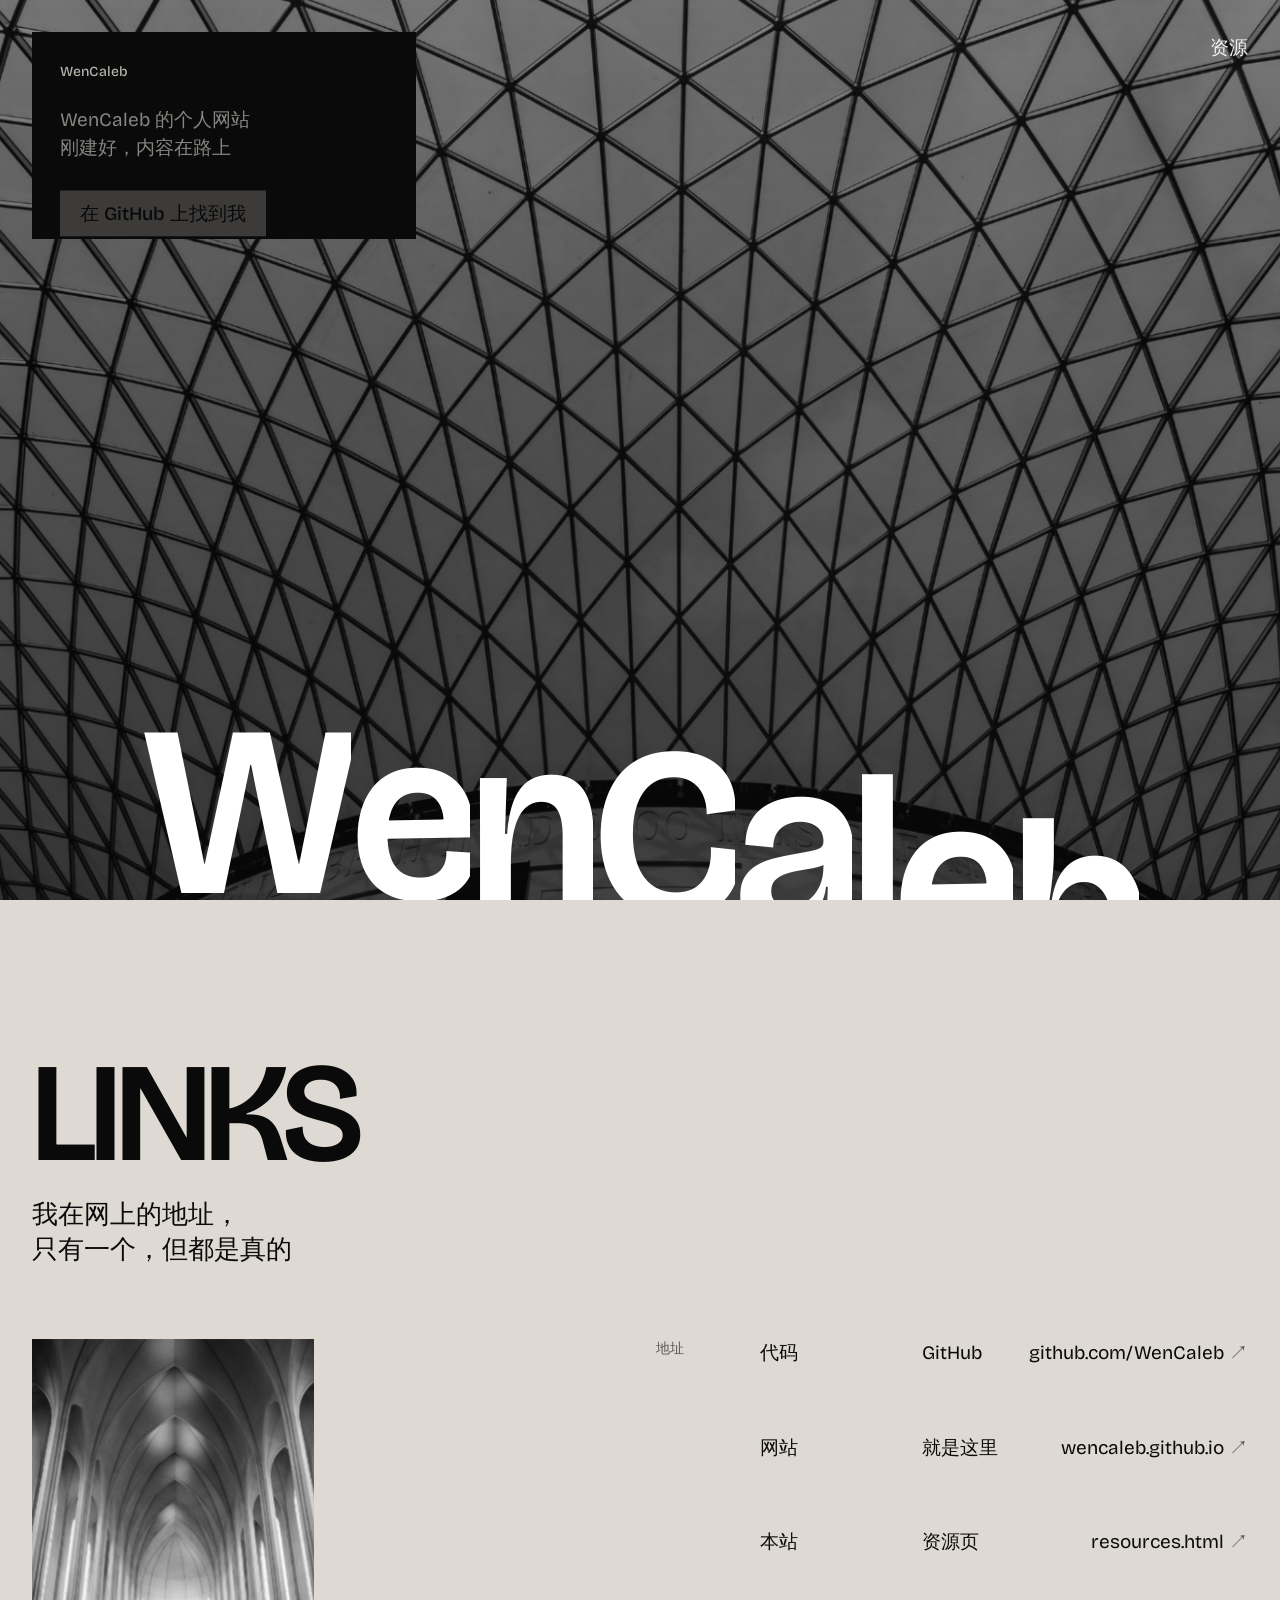
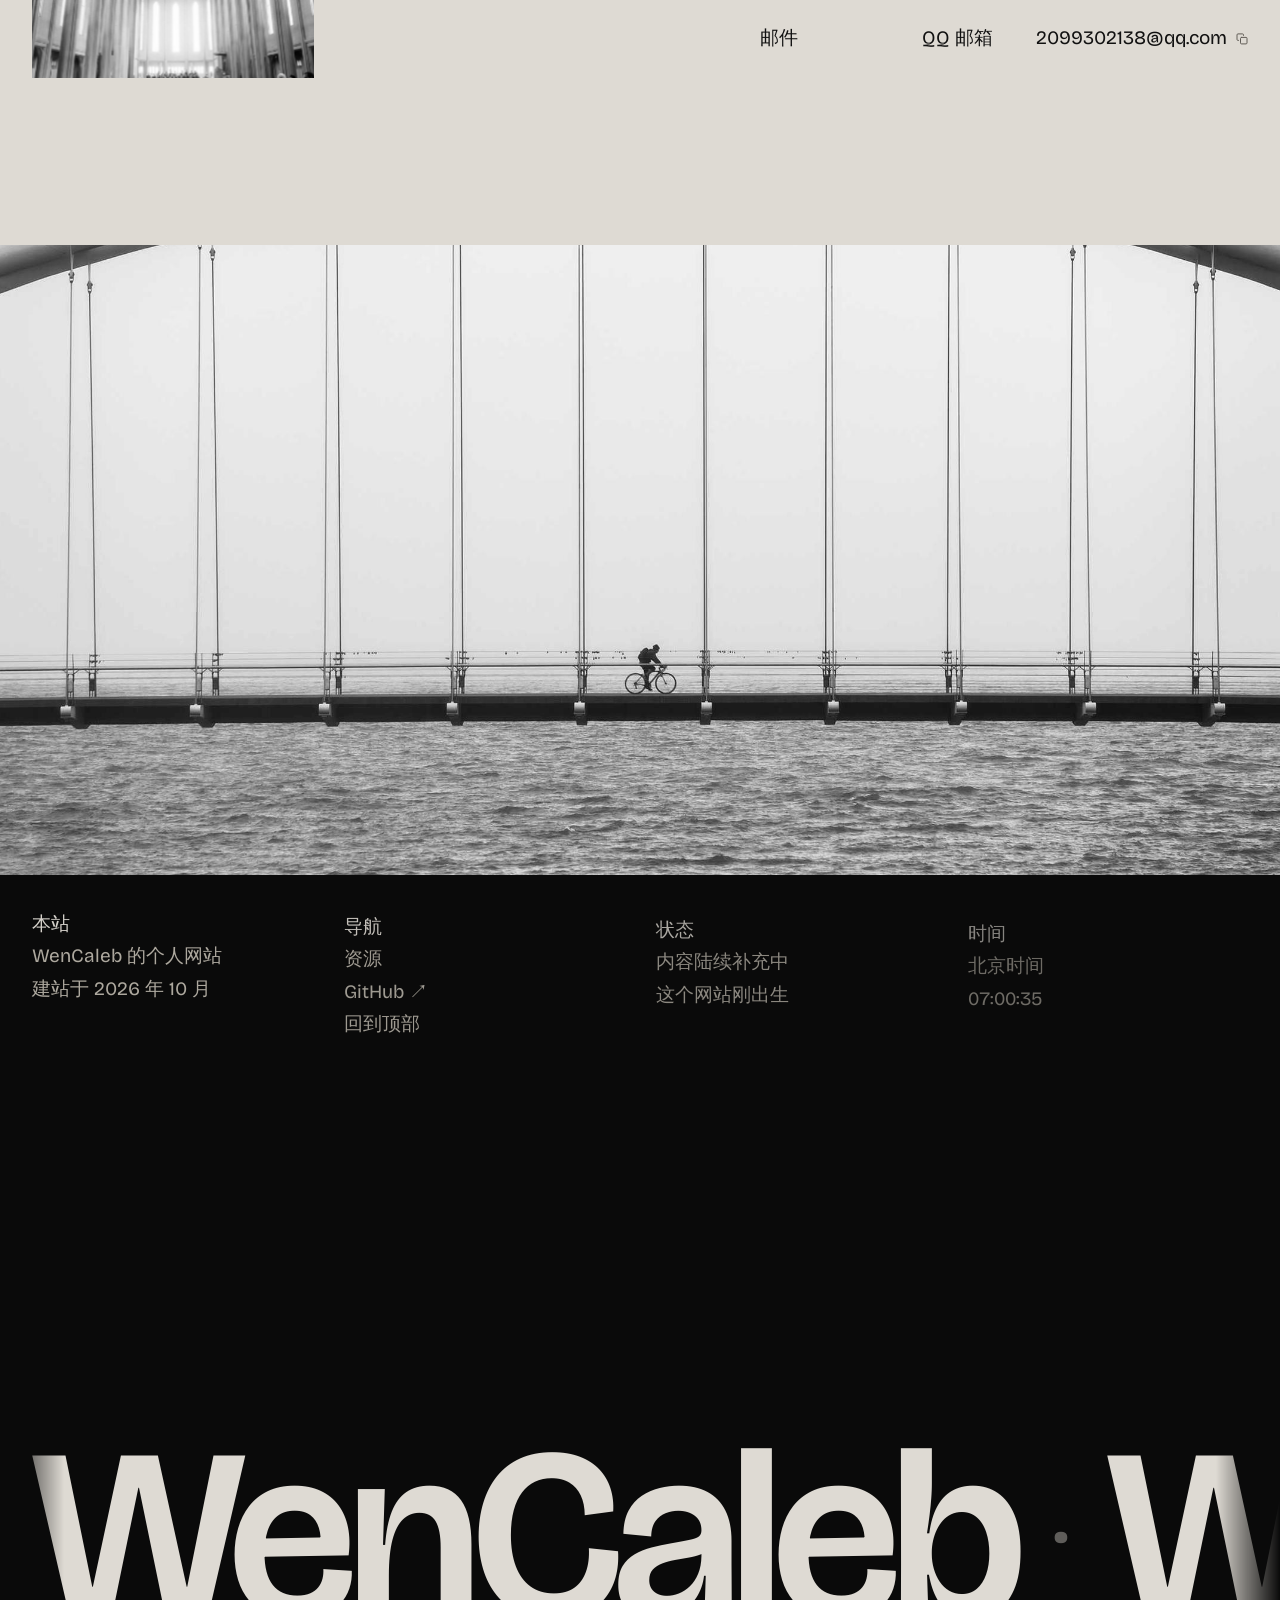
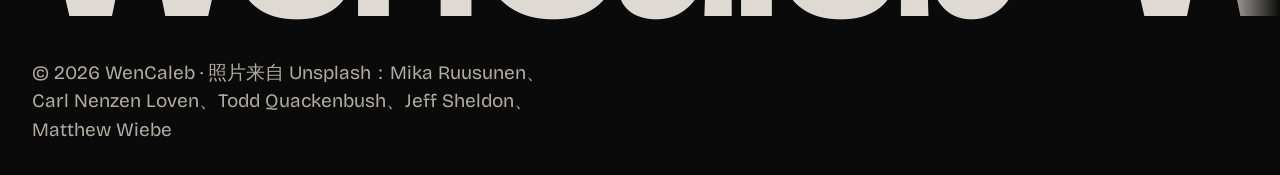
==== commit c49ca83f: "Update recite content (auto build)" ====
--- a/index.html
+++ b/index.html
@@ -216,6 +216,14 @@
     }
     .row-value { text-align: right; text-decoration: none; white-space: nowrap; }
     .row-value .arrow { color: var(--muted); }
+    .row-value .arrow .copy-icon { vertical-align: -1px; margin-left: 0.25rem; display: inline-block; }
+    .row-value.is-copied { color: var(--fg); }
+    .copy-toast {
+      position: fixed; left: 50%; bottom: 2rem; transform: translateX(-50%) translateY(0.5rem);
+      background: var(--fg); color: var(--bg); padding: 0.5rem 1rem; font-size: 0.85rem;
+      opacity: 0; pointer-events: none; transition: opacity 0.25s, transform 0.25s; z-index: 99;
+    }
+    .copy-toast.show { opacity: 1; transform: translateX(-50%) translateY(0); }
     a.row-value:hover { text-decoration: underline; text-underline-offset: 0.25em; }
     .row-value.is-muted { color: var(--muted); }
 
@@ -398,7 +406,7 @@
           <li class="row reveal">
             <span class="row-kind">邮件</span>
             <span class="row-place">QQ 邮箱</span>
-            <a class="row-value" href="mailto:2099302138@qq.com">2099302138@qq.com<span class="arrow" aria-hidden="true"> ↗</span></a>
+            <a class="row-value" href="mailto:2099302138@qq.com" data-copy="2099302138@qq.com" title="点击复制邮箱地址">2099302138@qq.com<span class="arrow" aria-hidden="true"> <svg width="12" height="12" viewBox="0 0 24 24" fill="none" stroke="currentColor" stroke-width="2" stroke-linecap="round" stroke-linejoin="round" class="copy-icon"><rect x="9" y="9" width="13" height="13" rx="2" ry="2"></rect><path d="M5 15H4a2 2 0 0 1-2-2V4a2 2 0 0 1 2-2h9a2 2 0 0 1 2 2v1"></path></svg></span></a>
           </li>
         </ul>
       </div>
@@ -416,7 +424,6 @@
           <li class="footer-cols-label">本站</li>
           <li>WenCaleb 的个人网站</li>
           <li>建站于 2026 年 10 月</li>
-          <li>托管在 GitHub Pages</li>
         </ul>
       </li>
       <li class="reveal">
@@ -458,7 +465,35 @@
     </div>
   </footer>
 
+  <div class="copy-toast" id="copyToast" role="status">邮箱已复制</div>
+
   <script>
+    (function () {
+      /* —— 点击复制邮箱 —— */
+      var copyLink = document.querySelector('a[data-copy]');
+      if (copyLink) {
+        copyLink.addEventListener('click', function (e) {
+          e.preventDefault();
+          var text = copyLink.getAttribute('data-copy');
+          function done() {
+            var toast = document.getElementById('copyToast');
+            toast.classList.add('show');
+            clearTimeout(done._t);
+            done._t = setTimeout(function () { toast.classList.remove('show'); }, 1500);
+          }
+          if (navigator.clipboard && navigator.clipboard.writeText) {
+            navigator.clipboard.writeText(text).then(done, function () { legacy(); });
+          } else { legacy(); }
+          function legacy() {
+            var ta = document.createElement('textarea');
+            ta.value = text; ta.style.position = 'fixed'; ta.style.opacity = '0';
+            document.body.appendChild(ta); ta.select();
+            try { document.execCommand('copy'); done(); } catch (err) {}
+            document.body.removeChild(ta);
+          }
+        });
+      }
+    })();
     (function () {
       /* —— footer 时钟（动效归 assets/js/motion.js 管，这里只管时间） —— */
       var clock = document.getElementById('clock');
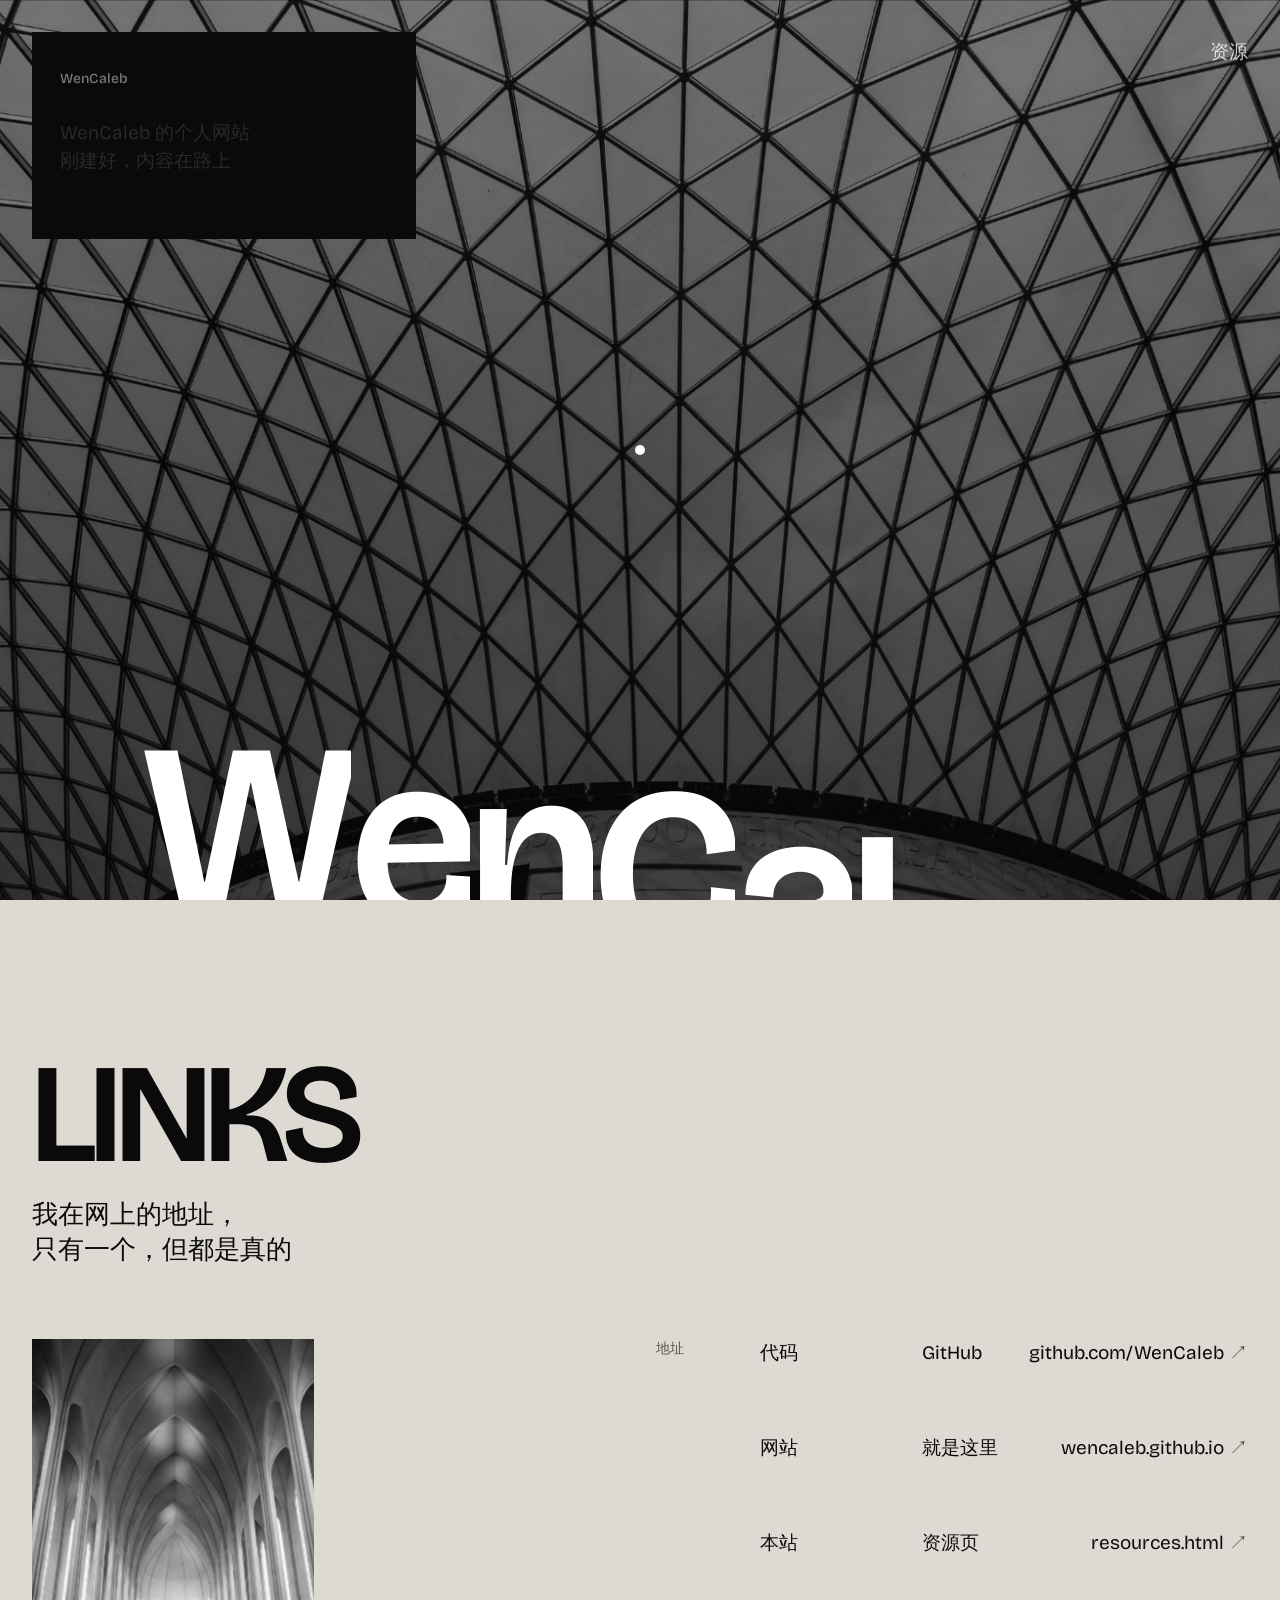
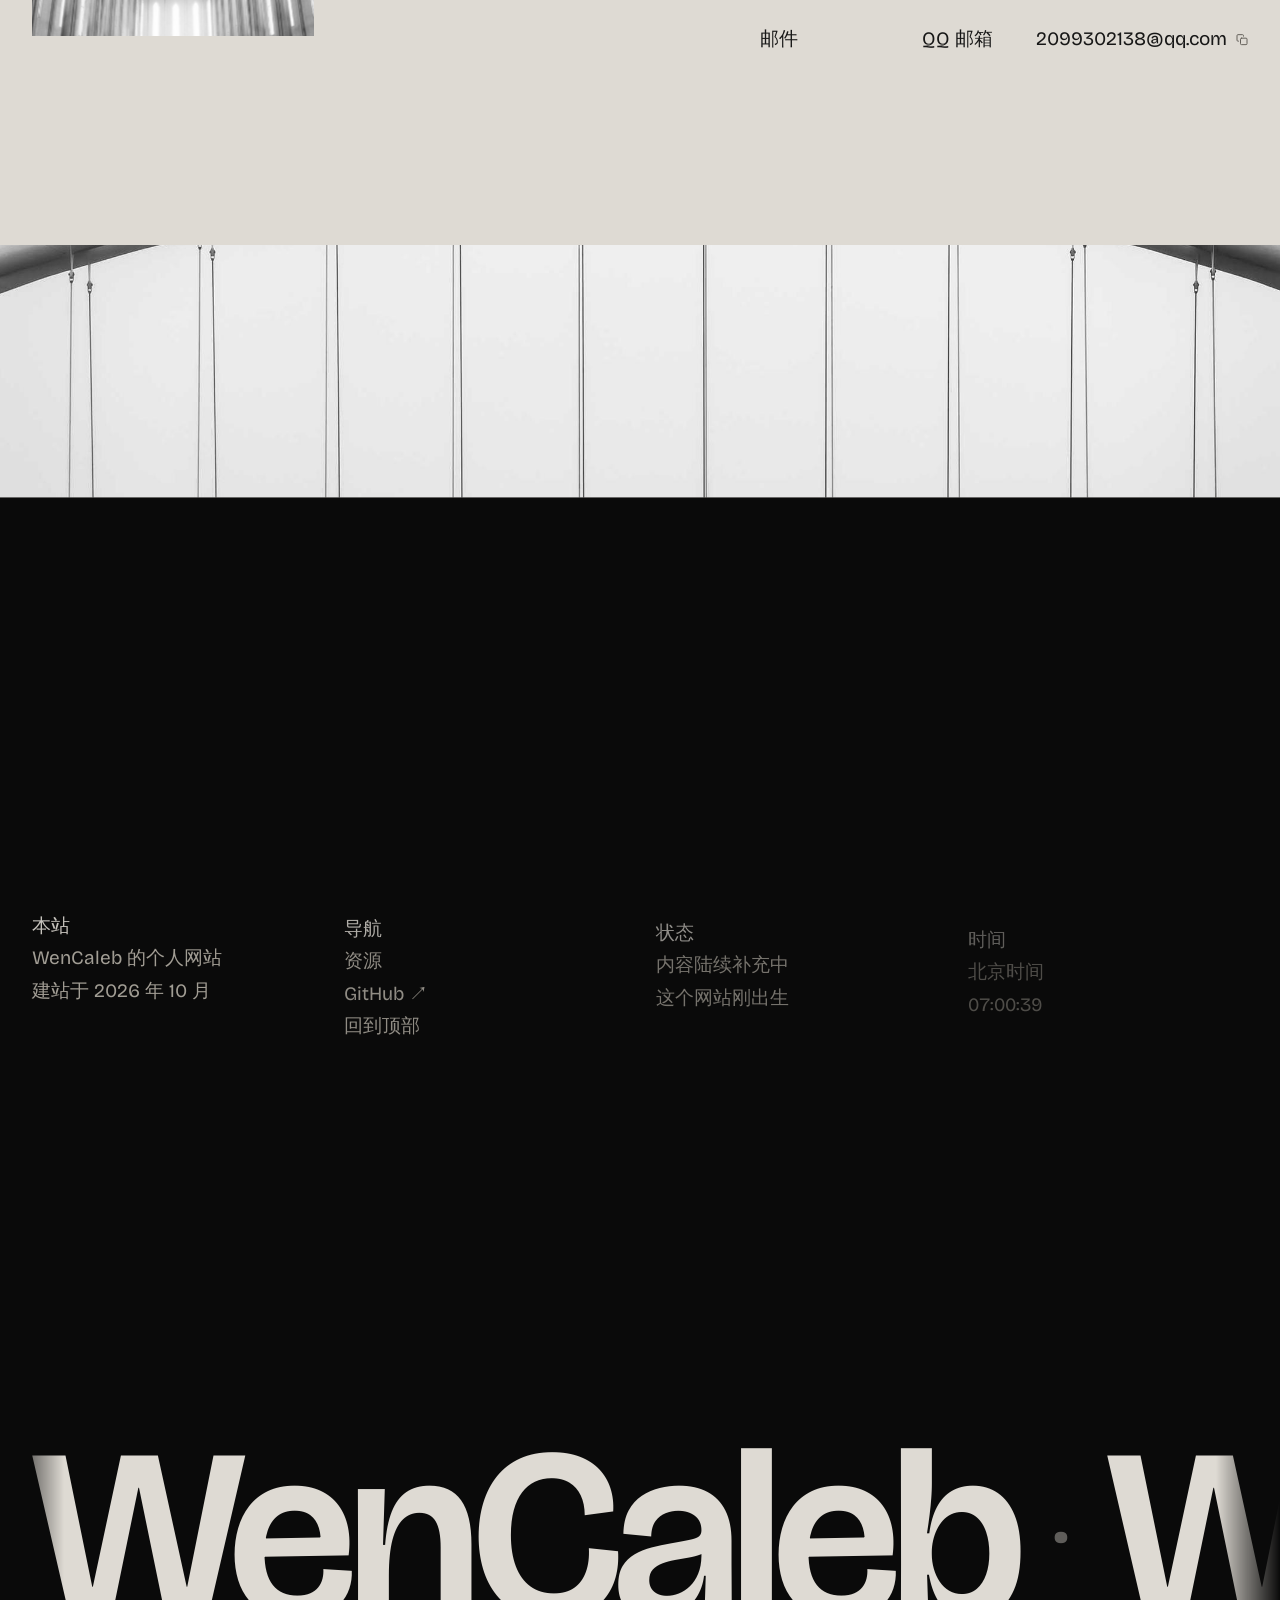
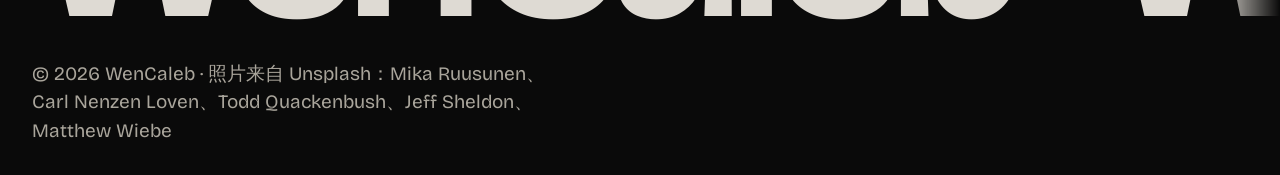
==== commit b0262d13: "Update recite content (auto build)" ====
--- a/index.html
+++ b/index.html
@@ -21,6 +21,7 @@
   <script src="assets/vendor/ScrollTrigger.min.js" defer></script>
   <script src="assets/vendor/lenis.min.js" defer></script>
   <script src="assets/js/motion.js" defer></script>
+  <script src="assets/js/cursor.js" defer></script>
   <style>
     :root {
       --bg: #dedad3;
@@ -101,6 +102,12 @@
       transition: opacity 1.6s ease;
     }
     .hero-img.is-active { opacity: 1; }
+    /* S2：三张轮播图各自 16s 慢呼吸（scale 1↔1.07 往复），切图的 1.6s 交叉淡入淡出盖住相位差 */
+    .motion .hero-img { animation: hero-breathe 16s ease-in-out infinite alternate; }
+    @keyframes hero-breathe {
+      from { transform: scale(1); }
+      to { transform: scale(1.07); }
+    }
     .hero-scrim {
       position: absolute; inset: 0;
       background: linear-gradient(to top, rgba(10, 10, 10, 0.72) 0%, rgba(10, 10, 10, 0.5) 100%); /* taste-skill-ignore: neutral scrim over photo, the one sanctioned exception */
@@ -343,6 +350,8 @@
   </style>
 </head>
 <body>
+  <div class="cur-dot" aria-hidden="true"><span class="cur-dot-i"></span></div>
+  <div class="grain" aria-hidden="true"></div>
   <a class="skip" href="#links">跳到链接</a>
 
   <div class="preloader" aria-hidden="true">
@@ -368,7 +377,7 @@
       <div class="hero-card">
         <span class="hero-wordmark reveal">WenCaleb</span>
         <p class="hero-note reveal">WenCaleb 的个人网站<br>刚建好，内容在路上</p>
-        <a class="hero-action reveal" href="https://github.com/WenCaleb" target="_blank" rel="noopener">在 GitHub 上找到我</a>
+        <a class="hero-action reveal" data-magnet href="https://github.com/WenCaleb" target="_blank" rel="noopener">在 GitHub 上找到我</a>
       </div>
     </div>
 
@@ -412,9 +421,9 @@
       </div>
     </section>
 
-    <section class="band" aria-hidden="true">
-      <img src="assets/band-1.jpg" alt="" width="2400" height="1350" loading="lazy" data-parallax>
-    </section>
+    <figure class="band img-reveal" data-parallax aria-hidden="true">
+      <img src="assets/band-1.jpg" alt="" width="2400" height="1350" loading="lazy">
+    </figure>
   </main>
 
   <footer class="footer">
--- a/assets/css/site-ui.css
+++ b/assets/css/site-ui.css
@@ -92,3 +92,38 @@
 @media (prefers-reduced-motion: reduce) {
   .marquee-track { animation: none; }
 }
+
+/* ---------- 3. 胶片颗粒叠层（assets/grain.png，96px 平铺） ---------- */
+.grain {
+  position: fixed; inset: -10%;
+  z-index: 60; pointer-events: none;
+  opacity: 0.05;
+  background: url(../grain.png) repeat; background-size: 96px;
+}
+.motion .grain { animation: grain-shift 0.9s steps(2) infinite; }
+@keyframes grain-shift {
+  0% { transform: translate(0, 0); }
+  50% { transform: translate(-1.5%, 1%); }
+  100% { transform: translate(1%, -1.5%); }
+}
+@media (prefers-reduced-motion: reduce) {
+  .grain { animation: none !important; }
+}
+
+/* ---------- 4. 增强型光标：系统光标保留，小圆点跟手（差异混合，深浅底都可见） ---------- */
+.cur-dot {
+  position: fixed; left: 0; top: 0;
+  width: 10px; height: 10px; z-index: 999;
+  pointer-events: none; opacity: 0;
+}
+html.fine .cur-dot { opacity: 1; }
+.cur-dot-i {
+  display: block; width: 100%; height: 100%;
+  border-radius: 50%; background: #ffffff; mix-blend-mode: difference;
+  transform-origin: center;
+  transition: transform 0.35s var(--ease-out, cubic-bezier(0.22, 1, 0.36, 1)), opacity 0.25s ease;
+}
+.cur-dot.is-hover .cur-dot-i { transform: scale(5); opacity: 0.3; }
+@media (pointer: coarse) {
+  .cur-dot { display: none !important; }
+}
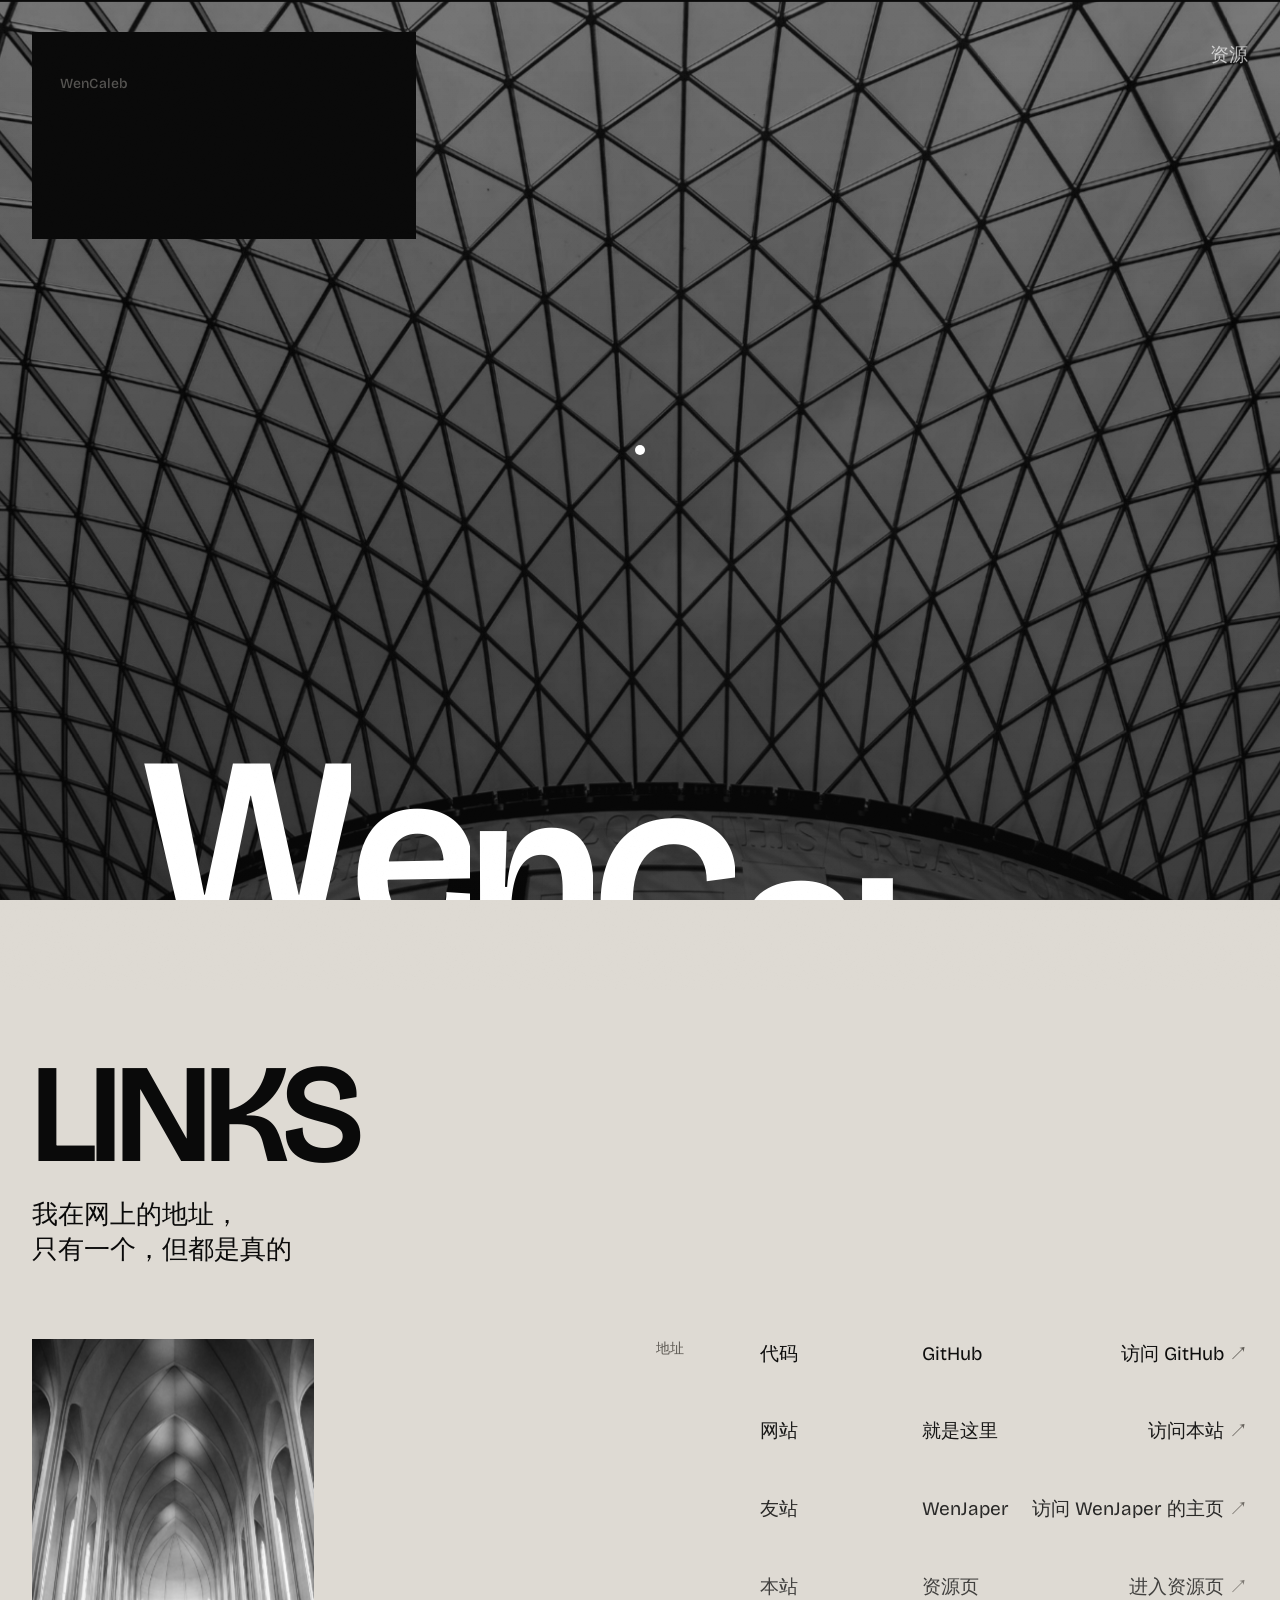
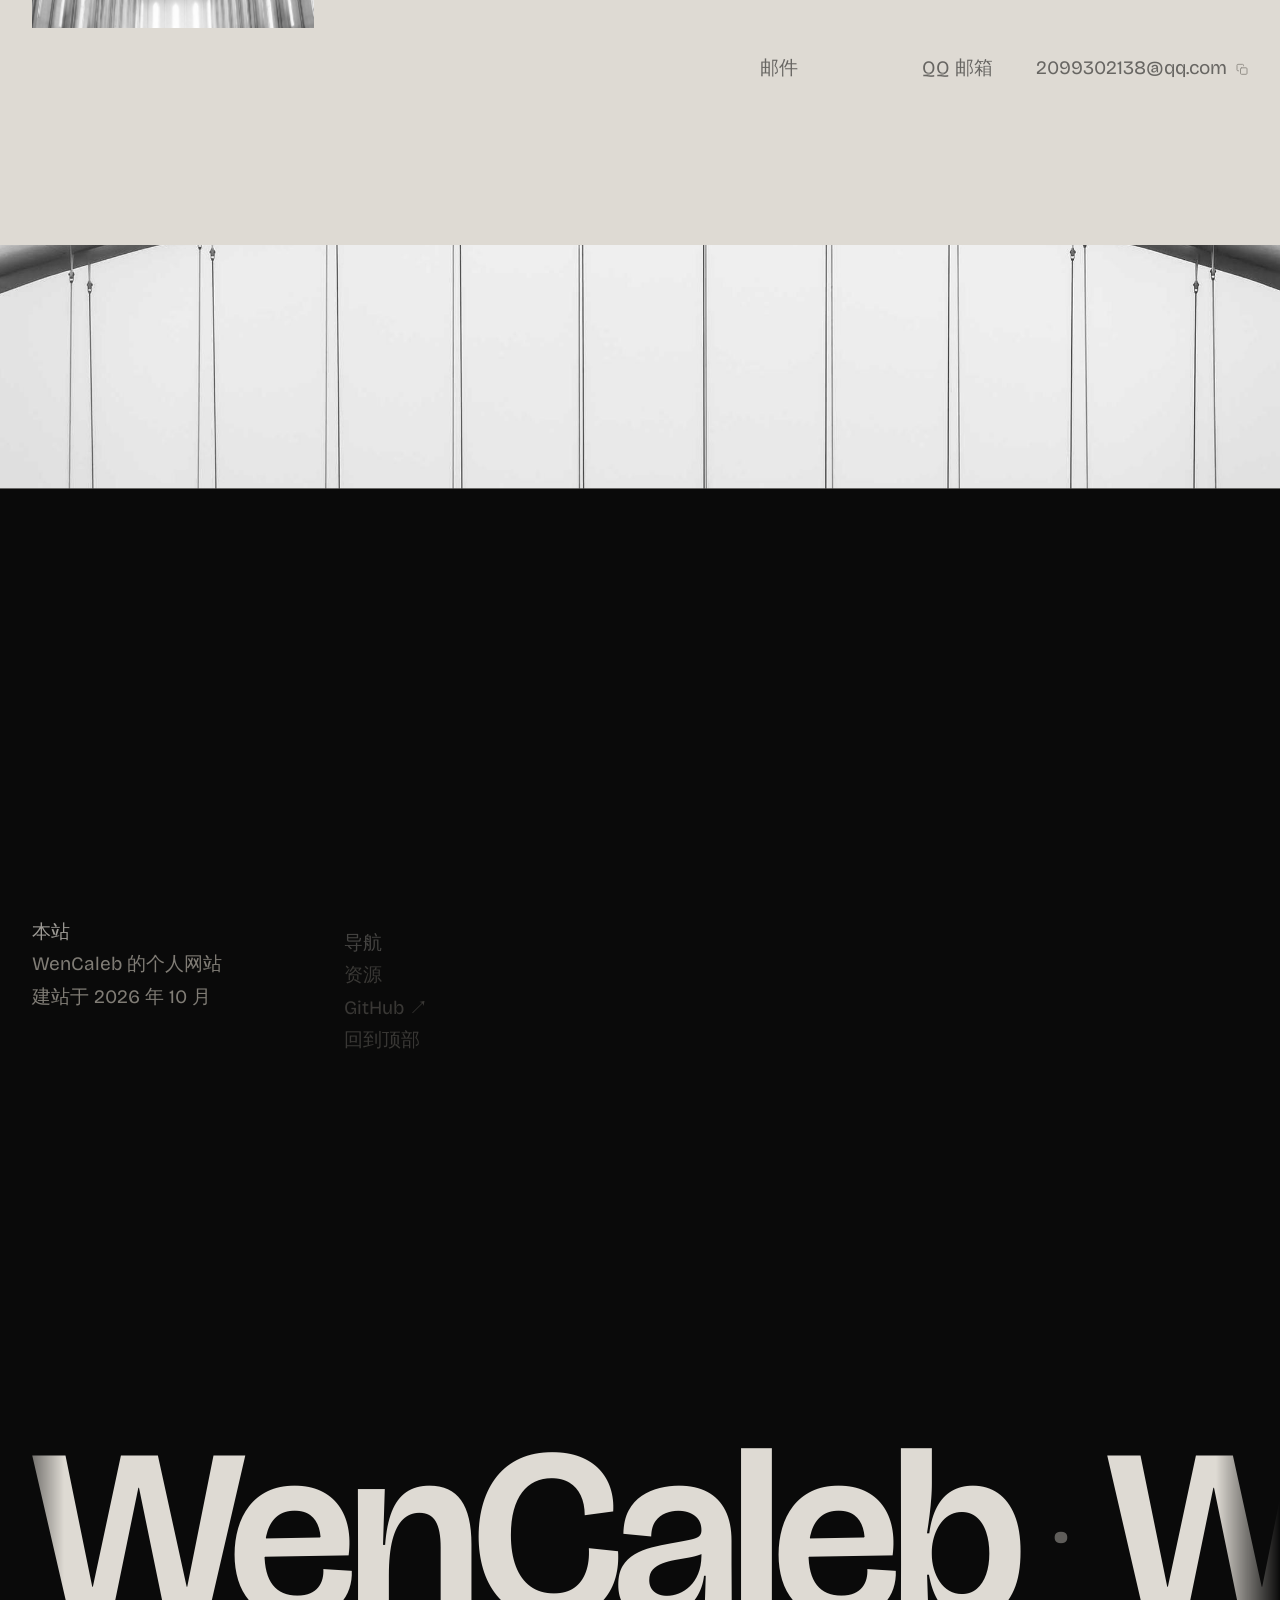
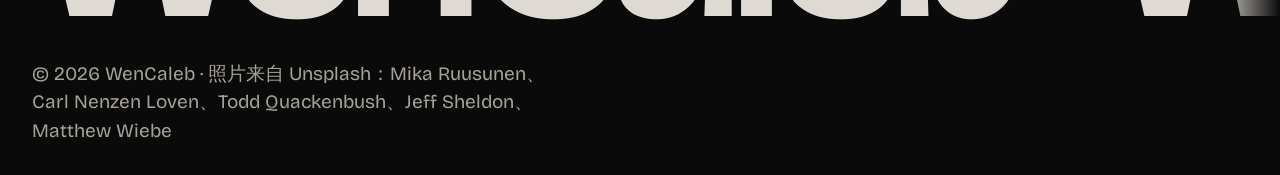
==== commit 38b65e3d: "Update recite content (auto build)" ====
--- a/index.html
+++ b/index.html
@@ -400,17 +400,22 @@
           <li class="row reveal">
             <span class="row-kind">代码</span>
             <span class="row-place">GitHub</span>
-            <a class="row-value" href="https://github.com/WenCaleb" target="_blank" rel="noopener">github.com/WenCaleb<span class="arrow" aria-hidden="true"> ↗</span></a>
+            <a class="row-value" href="https://github.com/WenCaleb" target="_blank" rel="noopener">访问 GitHub<span class="arrow" aria-hidden="true"> ↗</span></a>
           </li>
           <li class="row reveal">
             <span class="row-kind">网站</span>
             <span class="row-place">就是这里</span>
-            <a class="row-value" href="https://wencaleb.github.io">wencaleb.github.io<span class="arrow" aria-hidden="true"> ↗</span></a>
+            <a class="row-value" href="https://wencaleb.github.io">访问本站<span class="arrow" aria-hidden="true"> ↗</span></a>
+          </li>
+          <li class="row reveal">
+            <span class="row-kind">友站</span>
+            <span class="row-place">WenJaper</span>
+            <a class="row-value" href="https://wenjaper.github.io" target="_blank" rel="noopener">访问 WenJaper 的主页<span class="arrow" aria-hidden="true"> ↗</span></a>
           </li>
           <li class="row reveal">
             <span class="row-kind">本站</span>
             <span class="row-place">资源页</span>
-            <a class="row-value" href="resources.html">resources.html<span class="arrow" aria-hidden="true"> ↗</span></a>
+            <a class="row-value" href="resources.html">进入资源页<span class="arrow" aria-hidden="true"> ↗</span></a>
           </li>
           <li class="row reveal">
             <span class="row-kind">邮件</span>
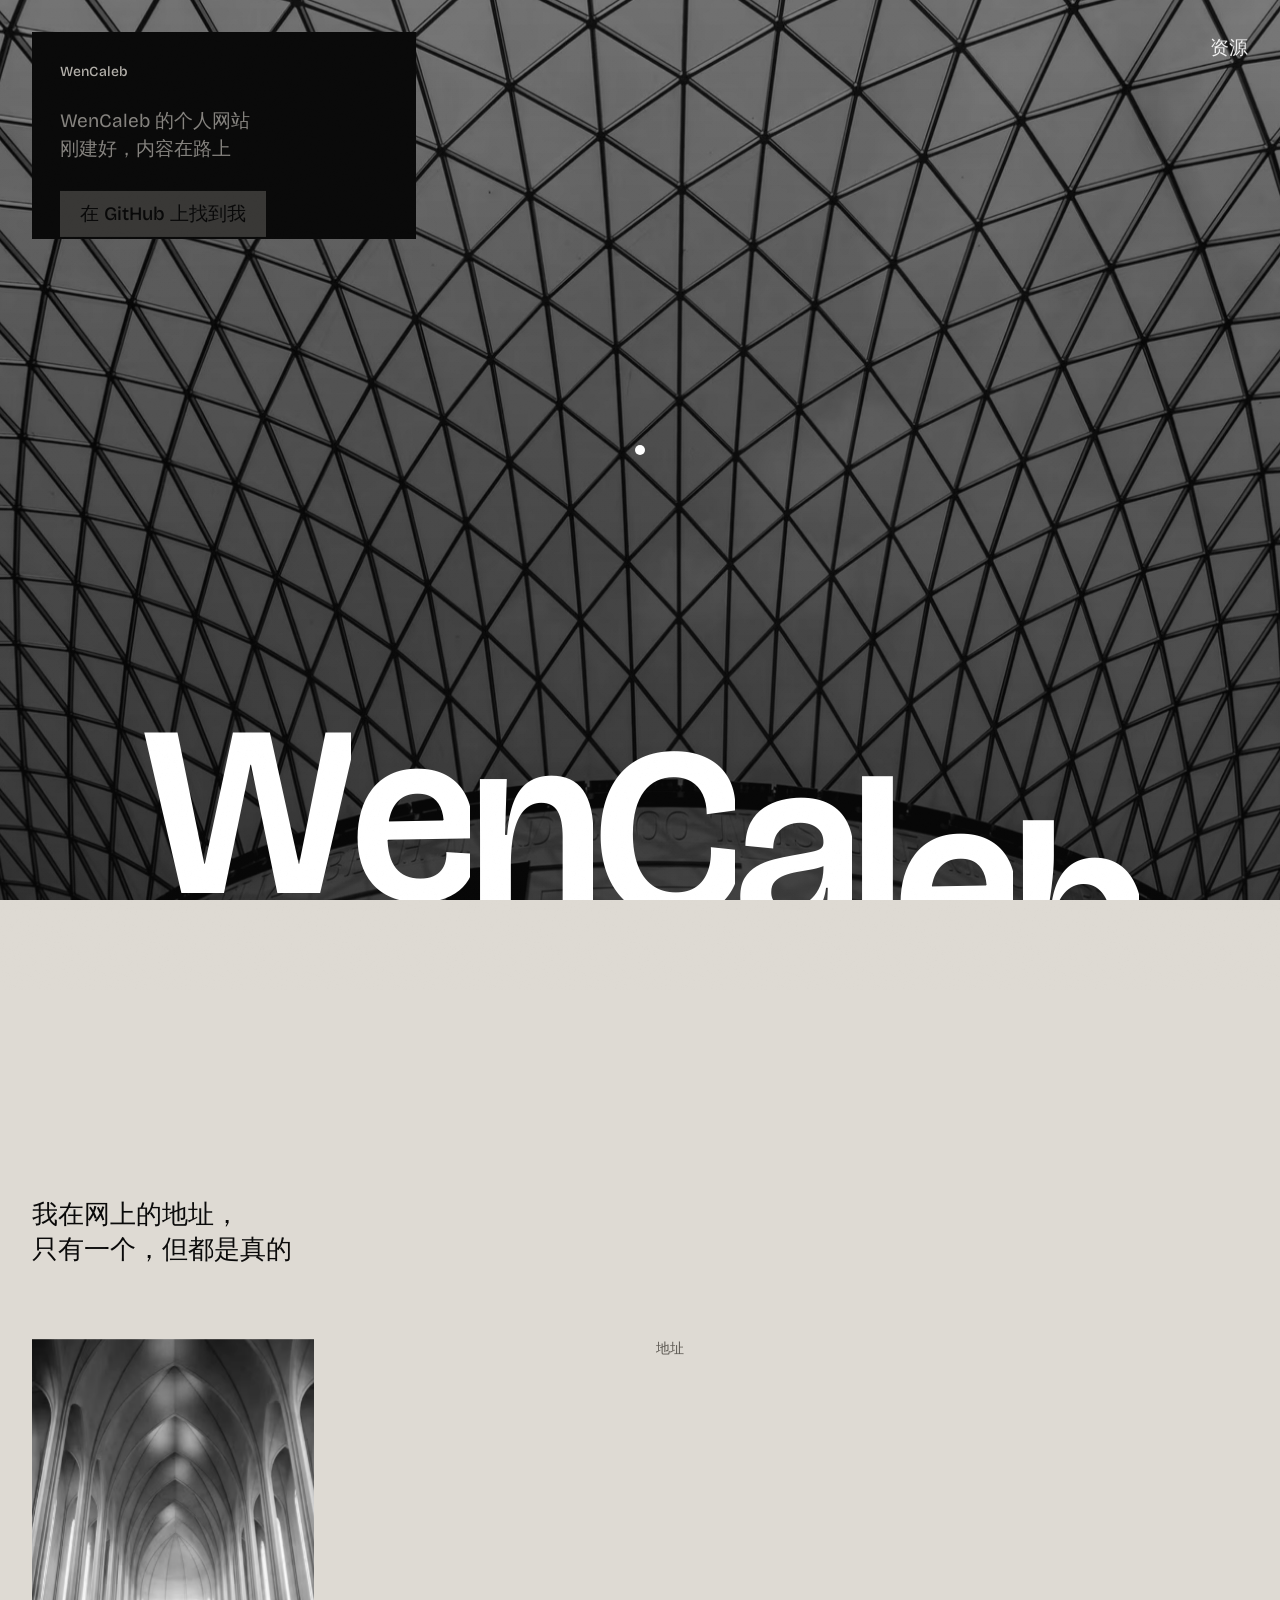
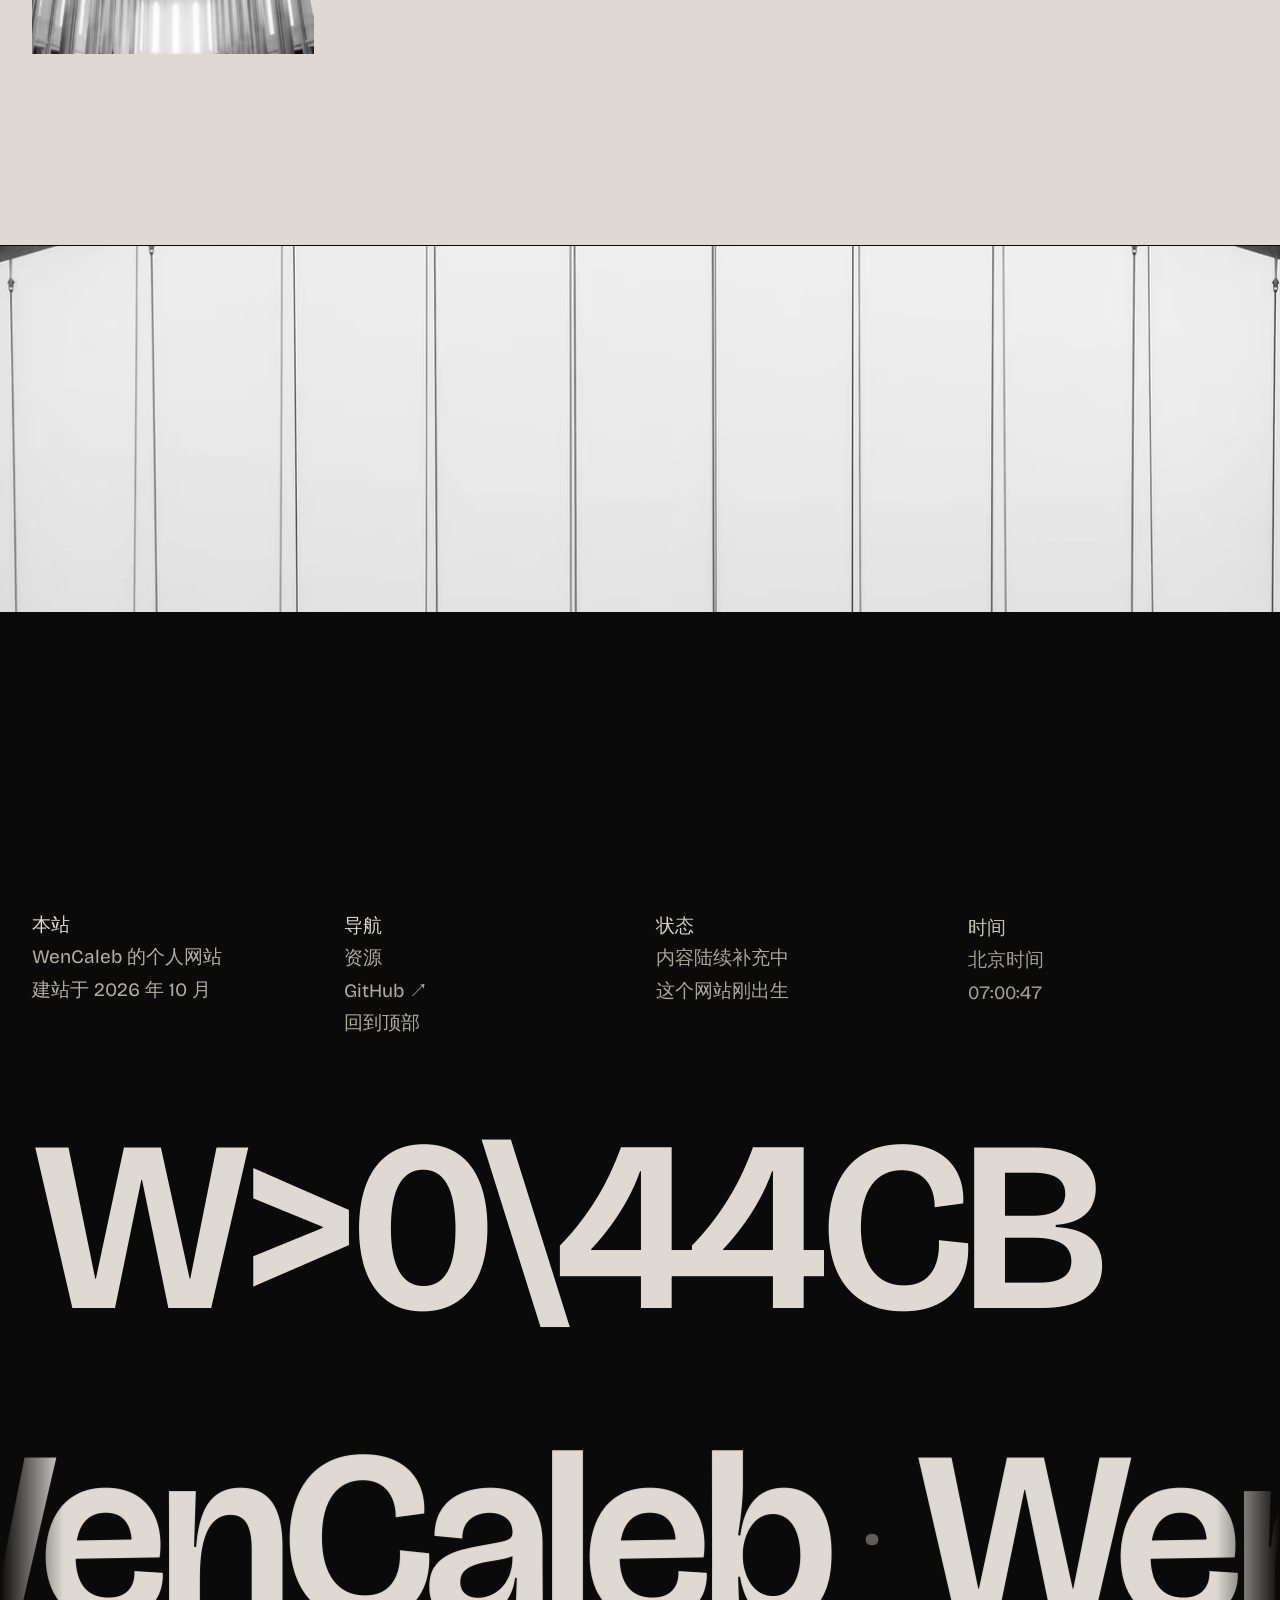
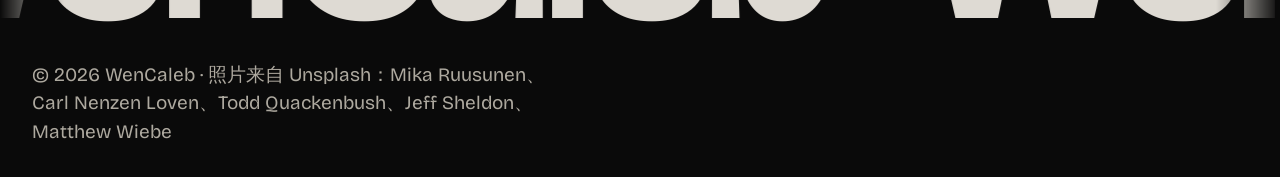
==== commit 63abb088: "Update recite content (auto build)" ====
--- a/index.html
+++ b/index.html
@@ -96,10 +96,14 @@
     .hero-img {
       position: absolute; inset: 0;
       width: 100%; height: 100%;
+      opacity: 0;
+      transition: opacity 1.6s ease;
+    }
+    /* 实际填充由内层 <img> 承担（<picture> 本身不承载 object-fit） */
+    .hero-img > img {
+      width: 100%; height: 100%;
       object-fit: cover;
       filter: grayscale(1) contrast(1.05);
-      opacity: 0;
-      transition: opacity 1.6s ease;
     }
     .hero-img.is-active { opacity: 1; }
     /* S2：三张轮播图各自 16s 慢呼吸（scale 1↔1.07 往复），切图的 1.6s 交叉淡入淡出盖住相位差 */
@@ -255,7 +259,12 @@
       background: var(--ink);
       color: var(--on-dark);
       display: grid;
-      grid-template-rows: auto 1fr auto;
+      /* 三行全 auto（各自按内容自然高度）：min-height 富余用 align-content:space-between
+         分布成「顶部 cols / 中部 wordmark / 底部 marquee+legal」。
+         绝不用 1fr 行吸收富余——1fr 行会被 min-height 压到小于大字实际高度，
+         中间 wordmark 溢出该行被 wrap 的 overflow 裁掉，即"底部元素互相遮住"。 */
+      grid-template-rows: auto auto auto;
+      align-content: space-between;
       padding: var(--margin);
     }
     .footer-cols {
@@ -363,9 +372,21 @@
 
   <header class="hero" id="top">
     <div class="hero-media" aria-hidden="true">
-      <img class="hero-img is-active" src="assets/hero-3.jpg" alt="">
-      <img class="hero-img" src="assets/hero-1.jpg" alt="" loading="lazy">
-      <img class="hero-img" src="assets/hero-2.jpg" alt="" loading="lazy">
+      <picture class="hero-img is-active">
+        <source type="image/avif" srcset="assets/hero-3-480w.avif 480w, assets/hero-3-768w.avif 768w, assets/hero-3-1200w.avif 1200w, assets/hero-3-1600w.avif 1600w, assets/hero-3-2400w.avif 2400w" sizes="100vw">
+        <source type="image/webp" srcset="assets/hero-3-480w.webp 480w, assets/hero-3-768w.webp 768w, assets/hero-3-1200w.webp 1200w, assets/hero-3-1600w.webp 1600w, assets/hero-3-2400w.webp 2400w" sizes="100vw">
+        <img src="assets/hero-3.jpg" alt="" fetchpriority="high" decoding="async">
+      </picture>
+      <picture class="hero-img">
+        <source type="image/avif" srcset="assets/hero-1-480w.avif 480w, assets/hero-1-768w.avif 768w, assets/hero-1-1200w.avif 1200w, assets/hero-1-1600w.avif 1600w, assets/hero-1-2400w.avif 2400w" sizes="100vw">
+        <source type="image/webp" srcset="assets/hero-1-480w.webp 480w, assets/hero-1-768w.webp 768w, assets/hero-1-1200w.webp 1200w, assets/hero-1-1600w.webp 1600w, assets/hero-1-2400w.webp 2400w" sizes="100vw">
+        <img src="assets/hero-1.jpg" alt="" loading="lazy" fetchpriority="low" decoding="async">
+      </picture>
+      <picture class="hero-img">
+        <source type="image/avif" srcset="assets/hero-2-480w.avif 480w, assets/hero-2-768w.avif 768w, assets/hero-2-1200w.avif 1200w, assets/hero-2-1600w.avif 1600w, assets/hero-2-2400w.avif 2400w" sizes="100vw">
+        <source type="image/webp" srcset="assets/hero-2-480w.webp 480w, assets/hero-2-768w.webp 768w, assets/hero-2-1200w.webp 1200w, assets/hero-2-1600w.webp 1600w, assets/hero-2-2400w.webp 2400w" sizes="100vw">
+        <img src="assets/hero-2.jpg" alt="" loading="lazy" fetchpriority="low" decoding="async">
+      </picture>
     </div>
     <div class="hero-scrim" aria-hidden="true"></div>
 
@@ -387,13 +408,17 @@
   </header>
 
   <main>
-    <section class="links" id="links">
+    <section class="links" id="links" data-links-pin>
       <h2 class="sec-display"><span class="line-mask"><span class="line">LINKS</span></span></h2>
       <p class="links-sub reveal">我在网上的地址，<br>只有一个，但都是真的</p>
       <div class="links-body">
         <figure class="links-photo img-reveal">
           <span class="mat" aria-hidden="true"></span>
-          <img src="assets/insert-1.jpg" alt="一座教堂内部的拱顶与高窗" width="1000" height="1250" loading="lazy">
+          <picture>
+            <source type="image/avif" srcset="assets/insert-1-480w.avif 480w, assets/insert-1-768w.avif 768w, assets/insert-1-1000w.avif 1000w" sizes="(max-width: 48em) 60vw, 22vw">
+            <source type="image/webp" srcset="assets/insert-1-480w.webp 480w, assets/insert-1-768w.webp 768w, assets/insert-1-1000w.webp 1000w" sizes="(max-width: 48em) 60vw, 22vw">
+            <img src="assets/insert-1.jpg" alt="一座教堂内部的拱顶与高窗" width="1000" height="1250" loading="lazy" decoding="async">
+          </picture>
         </figure>
         <p class="links-naming reveal">地址</p>
         <ul class="links-table">
@@ -426,8 +451,12 @@
       </div>
     </section>
 
-    <figure class="band img-reveal" data-parallax aria-hidden="true">
-      <img src="assets/band-1.jpg" alt="" width="2400" height="1350" loading="lazy">
+    <figure class="band img-reveal" data-parallax data-band-pin aria-hidden="true">
+      <picture>
+        <source type="image/avif" srcset="assets/band-1-480w.avif 480w, assets/band-1-768w.avif 768w, assets/band-1-1200w.avif 1200w, assets/band-1-1600w.avif 1600w, assets/band-1-2400w.avif 2400w" sizes="100vw">
+        <source type="image/webp" srcset="assets/band-1-480w.webp 480w, assets/band-1-768w.webp 768w, assets/band-1-1200w.webp 1200w, assets/band-1-1600w.webp 1600w, assets/band-1-2400w.webp 2400w" sizes="100vw">
+        <img src="assets/band-1.jpg" alt="" width="2400" height="1350" loading="lazy" decoding="async">
+      </picture>
     </figure>
   </main>
 
@@ -459,15 +488,17 @@
         <ul>
           <li class="footer-cols-label">时间</li>
           <li>北京时间</li>
-          <li class="footer-clock nums" id="clock">--:--:--</li>
+          <li class="footer-clock nums" id="clock" data-clock-flip>--:--:--</li>
         </ul>
       </li>
     </ul>
-    <div></div>
+    <div class="footer-wordmark-wrap" aria-hidden="true">
+      <div class="footer-wordmark" data-scramble>WenCaleb</div>
+    </div>
     <div class="footer-bottom">
-      <div class="marquee" aria-hidden="true">
-        <div class="marquee-track">
-          <div class="marquee-group">
+      <div class="marquee" data-marquee-duration="30" aria-hidden="true">
+        <div class="marquee-track motion">
+          <div class="marquee-group" data-marquee-items="WenCaleb,WenCaleb,WenCaleb,WenCaleb">
             <span class="marquee-item">WenCaleb</span><span class="marquee-dot">·</span><span class="marquee-item">WenCaleb</span><span class="marquee-dot">·</span><span class="marquee-item">WenCaleb</span><span class="marquee-dot">·</span>
           </div>
           <div class="marquee-group">
--- a/assets/css/site-ui.css
+++ b/assets/css/site-ui.css
@@ -45,6 +45,12 @@
   animation: marquee-x var(--marquee-duration) linear infinite;
 }
 
+/* .marquee-track 在 HTML 里预标记 .motion（GSAP 认领）：
+   html.motion 存在时关闭 CSS 循环，轨道由 GSAP xPercent 驱动，避免双驱动；
+   降级路径（JS 把 .motion 从轨道上撤掉 / .motion-off 兜底）CSS 循环自动恢复 */
+.motion .marquee-track.motion { animation: none; }
+.motion-off .marquee-track.motion { animation: marquee-x var(--marquee-duration) linear infinite; }
+
 .marquee-group {
   display: flex;
   flex: none;
@@ -76,9 +82,18 @@
   to   { transform: translate3d(-50%, 0, 0); }
 }
 
-/* 桌面端悬停减速（暂停），移动端不触发 */
+/* .motion 但 GSAP/ST 没接管成功时的兜底（.motion-off 由各页内联规则覆盖，
+   这里补一个 !important，防止某页内联缺少对应规则时内容被卡住） */
+.motion-off .reveal,
+.motion-off .char,
+.motion-off .line { opacity: 1 !important; transform: none !important; }
+.motion-off .img-reveal { clip-path: none !important; }
+
+/* 桌面端悬停减速（暂停）：只作用于 CSS 兜底路径（轨道未被 GSAP 接管时）；
+   GSAP 接管的轨道由 motion.js 用 timeScale 平滑减速，硬暂停会打架 */
 @media (hover: hover) and (pointer: fine) {
-  .marquee:hover .marquee-track { animation-play-state: paused; }
+  .marquee:hover .marquee-track:not(.motion),
+  .motion-off .marquee:hover .marquee-track { animation-play-state: paused; }
 }
 
 /* 手机：字号收一档 */
@@ -88,9 +103,9 @@
   .marquee-dot { font-size: 10vw; }
 }
 
-/* 减少动态：完全静止，作为静态大字展示 */
+/* 减少动态：完全静止，作为静态大字展示（!important 压过 GSAP 接管路径的类名规则） */
 @media (prefers-reduced-motion: reduce) {
-  .marquee-track { animation: none; }
+  .marquee-track { animation: none !important; }
 }
 
 /* ---------- 3. 胶片颗粒叠层（assets/grain.png，96px 平铺） ---------- */
@@ -110,7 +125,49 @@
   .grain { animation: none !important; }
 }
 
-/* ---------- 4. 增强型光标：系统光标保留，小圆点跟手（差异混合，深浅底都可见） ---------- */
+/* ---------- 4. 页脚巨型 wordmark（scramble 解码目标，[data-scramble]） ---------- */
+/* 各页内联的 .footer-wordmark 规则保留原有字体/字号/行距，这里只补定位 */
+.footer-wordmark-wrap {
+  position: relative;
+  min-height: 0;
+  overflow: hidden;
+  align-self: end; /* footer 是 auto auto auto 三行：wrap 顶到 footer-bottom（marquee）上沿，与四列之间留出自然空隙，不再 1fr 挤压/越界 */
+}
+.footer-wordmark {
+  position: relative;
+  z-index: 1;
+  min-width: 0;
+  overflow: hidden; /* scramble 期间字符宽度抖动不外溢 */
+  font-family: var(--font-display, -apple-system, BlinkMacSystemFont, "PingFang SC", sans-serif);
+  font-size: clamp(4.5rem, 19vw, 18.75rem);
+  font-weight: 600;
+  line-height: 0.82;
+  letter-spacing: -0.04em;
+  white-space: nowrap;
+  margin-bottom: 1.25rem;
+}
+/* 解码期间逐字 span 是 inline-block：white-space 继承 nowrap，保持单行 */
+
+/* ---------- 5. 表格行微交互（gsap.com 式克制的 hover 反馈） ---------- */
+@media (hover: hover) and (pointer: fine) {
+  .row {
+    transition: background-color 0.25s ease;
+  }
+  .row:hover {
+    background-color: rgba(10, 10, 10, 0.035); /* 浅色底上的微变，克制的 hover 反馈 */
+  }
+  .row a.row-value .arrow {
+    display: inline-block;
+    transition: transform 0.25s var(--ease-out, cubic-bezier(0.22, 1, 0.36, 1)),
+                color 0.25s ease;
+  }
+  a.row-value:hover .arrow {
+    transform: translateX(4px);
+    color: var(--accent, currentColor);
+  }
+}
+
+/* ---------- 6. 增强型光标：系统光标保留，小圆点跟手（差异混合，深浅底都可见） ---------- */
 .cur-dot {
   position: fixed; left: 0; top: 0;
   width: 10px; height: 10px; z-index: 999;
